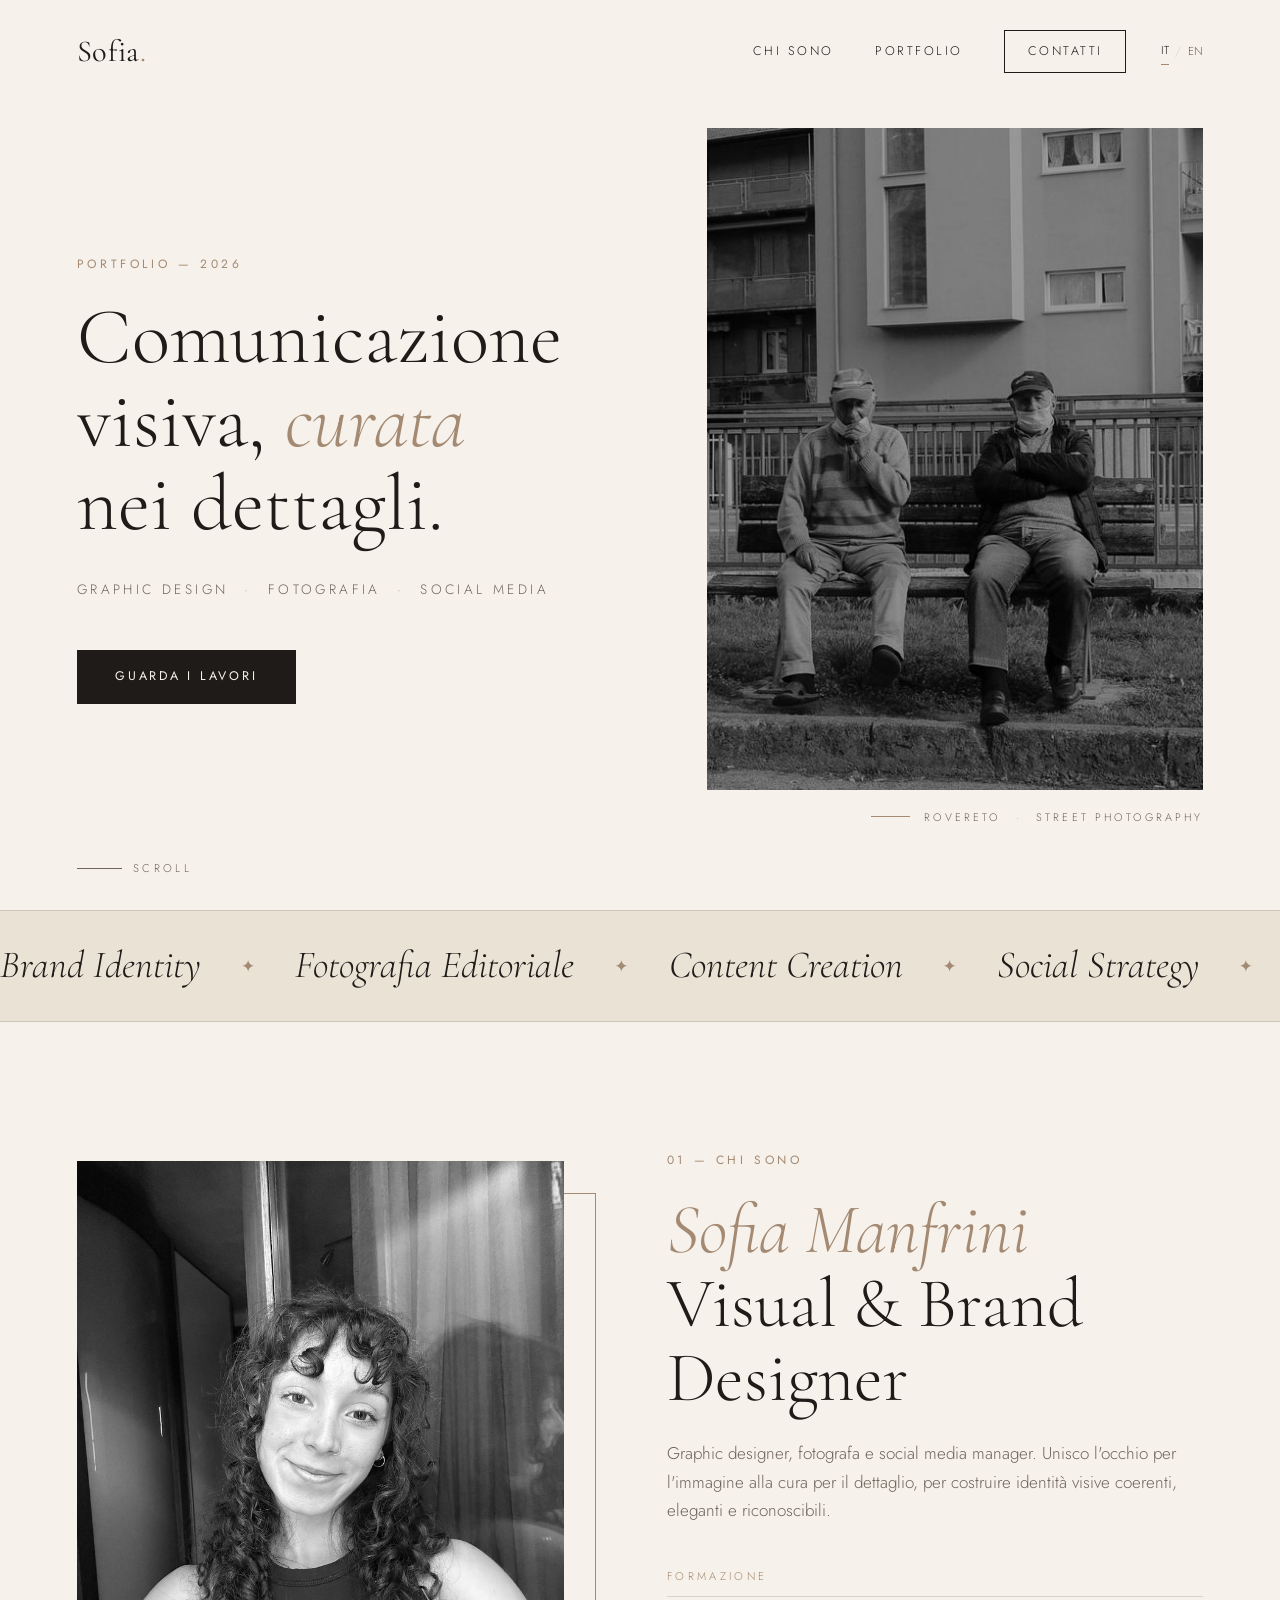
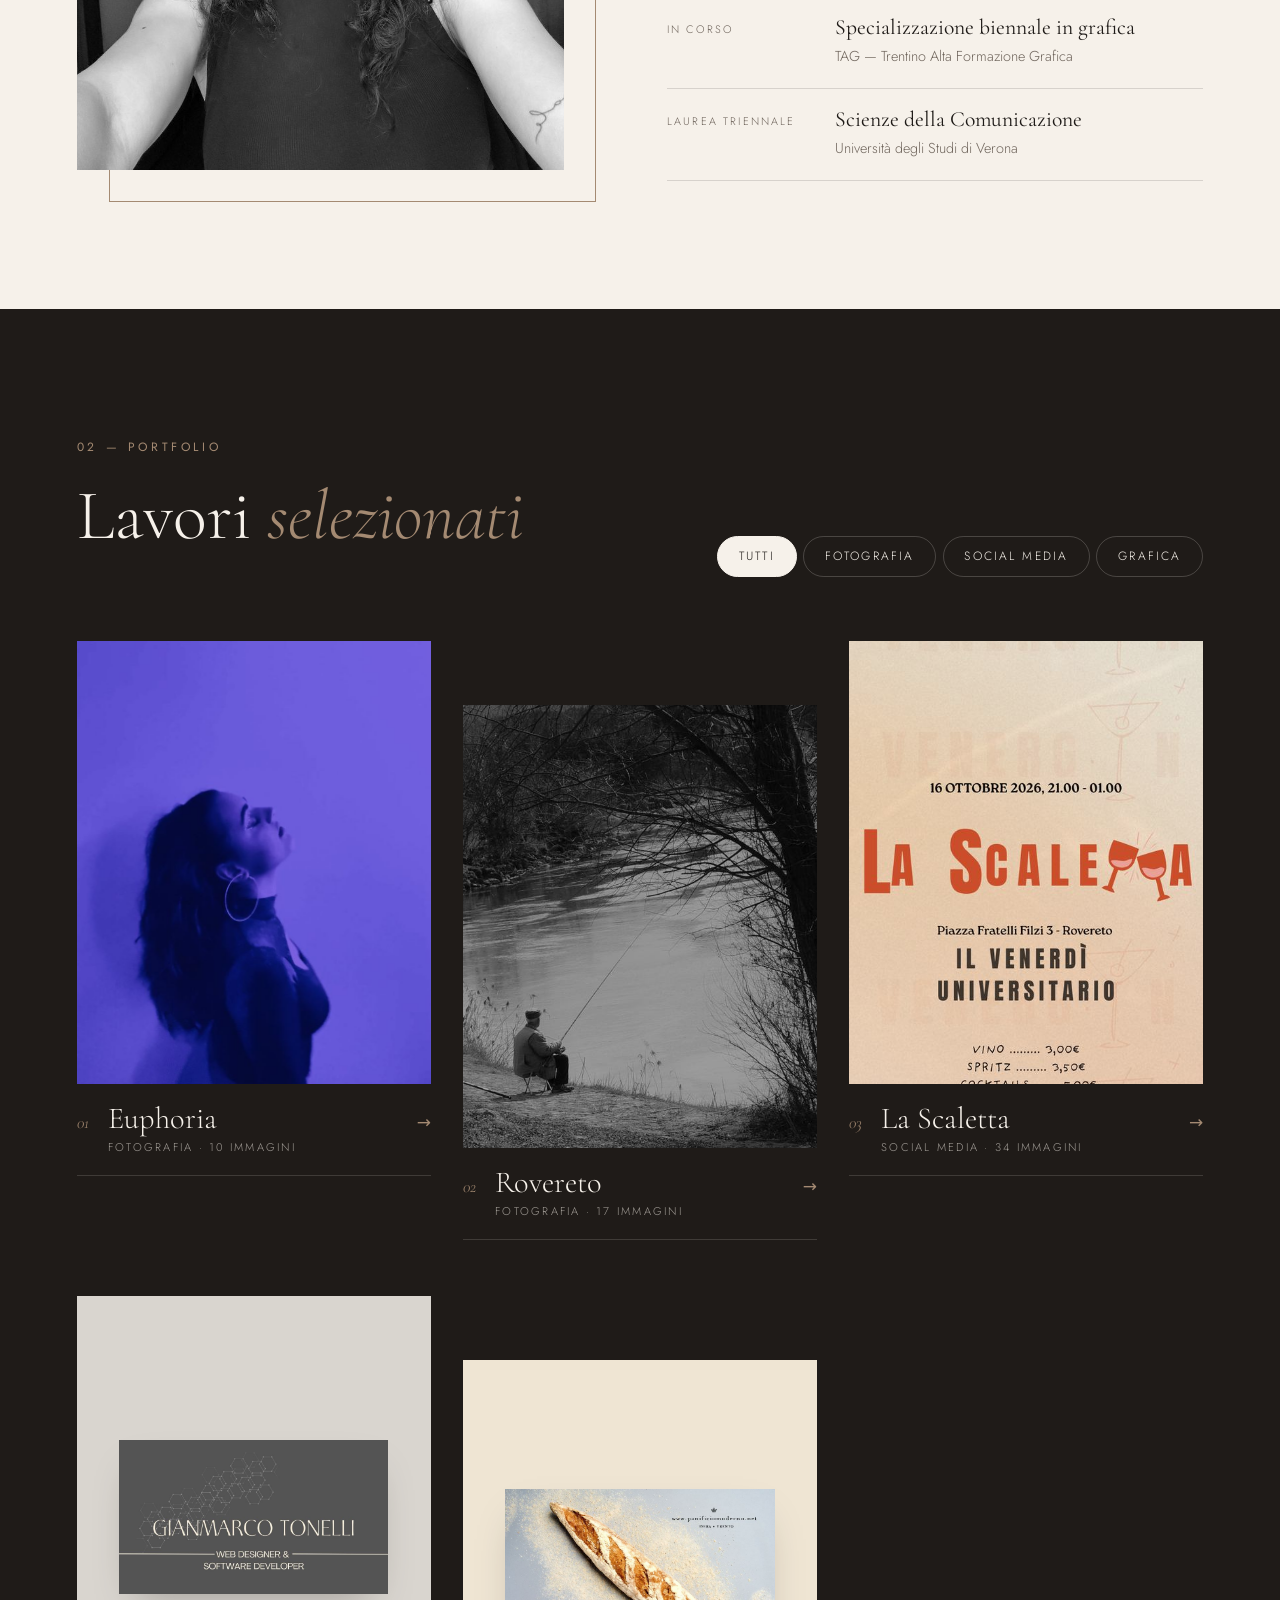
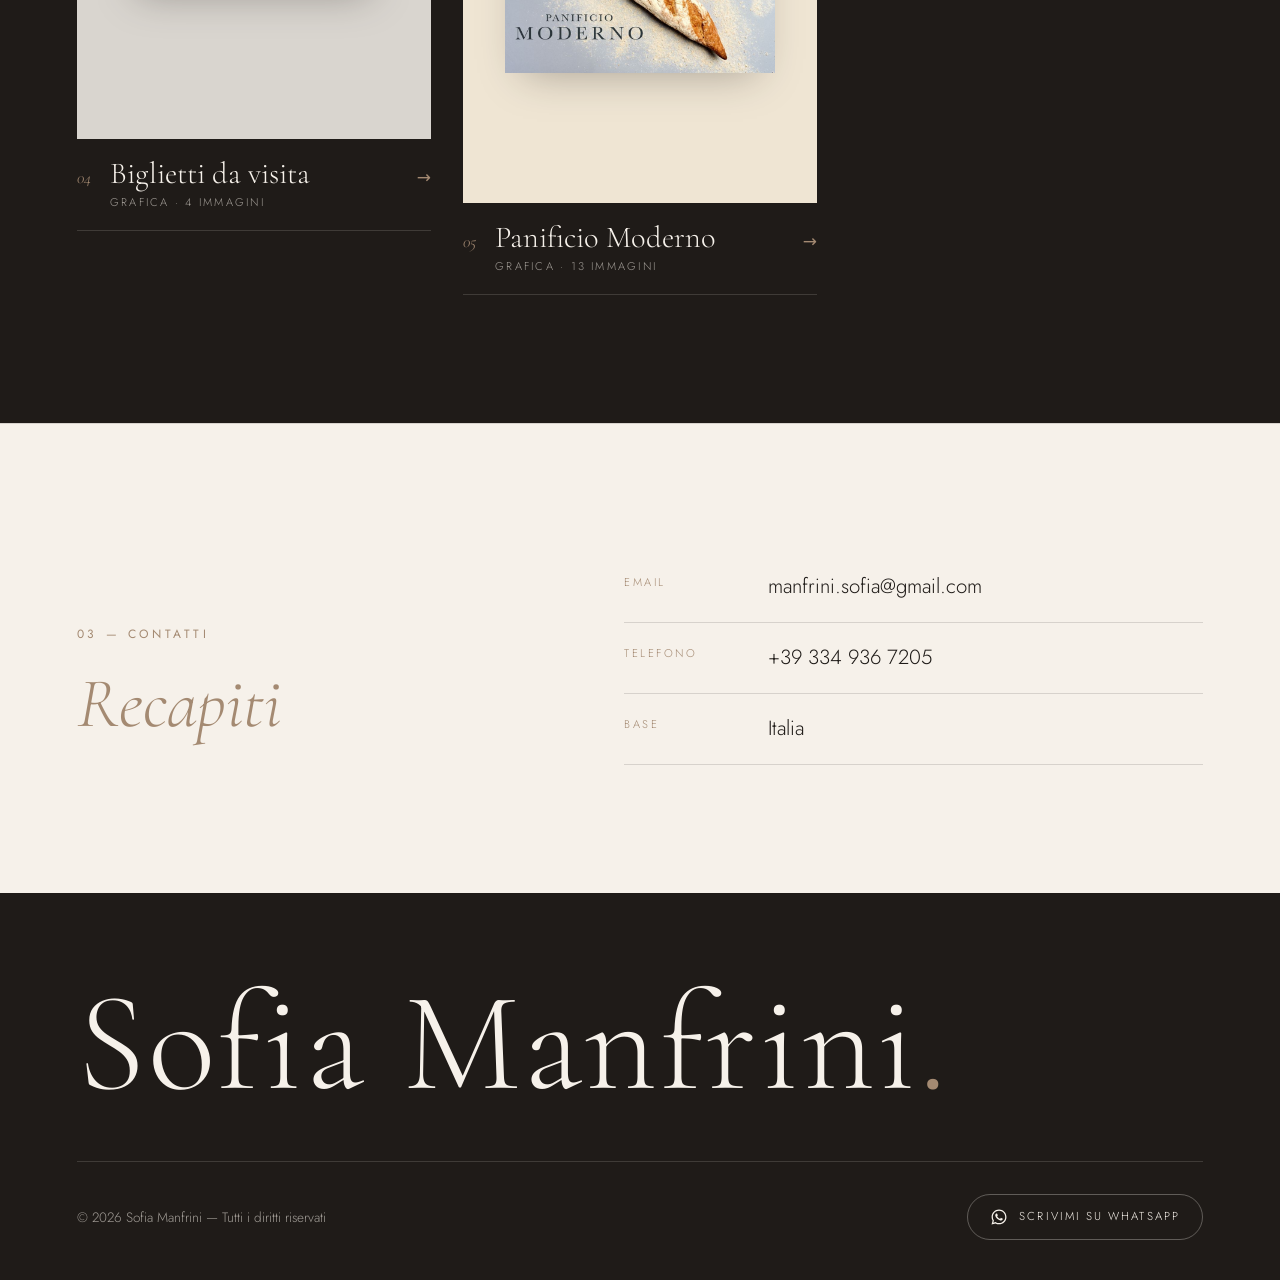
==== index.html @ 4bf0b186 "gg b" ====
<!DOCTYPE html>
<html lang="it">
<head>
  <meta charset="UTF-8">
  <meta name="viewport" content="width=device-width, initial-scale=1.0">
  <title>Sofia Manfrini — Graphic Designer, Fotografa & Social Media Manager</title>
  <meta name="description" content="Portfolio di Sofia Manfrini: graphic design, fotografia e social media management. Immagini e identità visive curate nei dettagli.">
  <link rel="preconnect" href="https://fonts.googleapis.com">
  <link rel="preconnect" href="https://fonts.gstatic.com" crossorigin>
  <link href="https://fonts.googleapis.com/css2?family=Cormorant+Garamond:ital,wght@0,300;0,400;0,500;1,300;1,400&family=Jost:wght@300;400;500&display=swap" rel="stylesheet">
  <link rel="stylesheet" href="styles.css">
</head>
<body>

  <!-- NAV -->
  <header class="nav" id="nav">
    <a href="#top" class="logo">Sofia<span>.</span></a>
    <nav class="nav-links" id="navLinks">
      <a href="#chi-sono" data-i18n="nav.about">Chi sono</a>
      <a href="#portfolio">Portfolio</a>
      <a href="#contatti" class="nav-cta" data-i18n="nav.contact">Contatti</a>
    </nav>
    <div class="lang-switch" id="langSwitch">
      <button data-lang="it" class="active">IT</button><span>/</span><button data-lang="en">EN</button>
    </div>
    <button class="burger" id="burger" aria-label="Menu"><span></span><span></span></button>
  </header>

  <!-- HERO -->
  <section class="hero" id="top">
    <div class="hero-text">
      <p class="eyebrow reveal">Portfolio — 2026</p>
      <h1 class="reveal" data-i18n="hero.title">Comunicazione<br>visiva, <em>curata</em><br>nei dettagli.</h1>
      <p class="hero-roles reveal" data-i18n="hero.roles"><span>Graphic Design</span><i>·</i><span>Fotografia</span><i>·</i><span>Social Media</span></p>
      <div class="hero-actions reveal">
        <a href="#portfolio" class="btn btn-dark" data-i18n="hero.cta">Guarda i lavori</a>
      </div>
    </div>
    <div class="hero-visual">
      <figure class="hero-portrait reveal"><img src="assets/lavori/foto/foto-rovereto/rove17.jpg" srcset="assets/lavori/foto/foto-rovereto/thumb/rove17.jpg 900w, assets/lavori/foto/foto-rovereto/rove17.jpg 1800w" sizes="(max-width: 980px) 92vw, 45vw" alt="Rovereto — street photography" fetchpriority="high"></figure>
      <span class="hero-caption" data-i18n="about.caption">Rovereto <i>·</i> Street photography</span>
    </div>
    <a href="#chi-sono" class="scroll-hint">Scroll</a>
  </section>

  <!-- MARQUEE -->
  <div class="marquee" aria-hidden="true">
    <div class="marquee-track" data-i18n="marquee">
      <span>Brand Identity</span><i>✦</i><span>Fotografia Editoriale</span><i>✦</i><span>Content Creation</span><i>✦</i><span>Social Strategy</span><i>✦</i><span>Art Direction</span><i>✦</i>
      <span>Brand Identity</span><i>✦</i><span>Fotografia Editoriale</span><i>✦</i><span>Content Creation</span><i>✦</i><span>Social Strategy</span><i>✦</i><span>Art Direction</span><i>✦</i>
    </div>
  </div>

  <!-- ABOUT -->
  <section class="about section" id="chi-sono">
    <div class="about-img reveal">
      <img src="assets/sofia-ritratto.jpg" srcset="assets/sofia-ritratto-800.jpg 800w, assets/sofia-ritratto.jpg 1400w" sizes="(max-width: 980px) 90vw, 42vw" alt="Sofia Manfrini" loading="lazy" decoding="async">
    </div>
    <div class="about-text">
      <p class="eyebrow reveal" data-i18n="about.eyebrow">01 — Chi sono</p>
      <h2 class="reveal"><em>Sofia Manfrini</em><br>Visual &amp; Brand Designer</h2>
      <p class="reveal" data-i18n="about.p1">
        Graphic designer, fotografa e social media manager. Unisco l'occhio per l'immagine
        alla cura per il dettaglio, per costruire identità visive coerenti, eleganti e riconoscibili.
      </p>
      <div class="education reveal">
        <p class="education-title" data-i18n="edu.title">Formazione</p>
        <ul>
          <li>
            <span class="edu-when" data-i18n="edu.1when">In corso</span>
            <div><strong data-i18n="edu.1what">Specializzazione biennale in grafica</strong><span>TAG — Trentino Alta Formazione Grafica</span></div>
          </li>
          <li>
            <span class="edu-when" data-i18n="edu.2when">Laurea triennale</span>
            <div><strong data-i18n="edu.2what">Scienze della Comunicazione</strong><span data-i18n="edu.2where">Università degli Studi di Verona</span></div>
          </li>
        </ul>
      </div>
    </div>
  </section>

  <!-- PORTFOLIO -->
  <section class="portfolio section" id="portfolio">
    <div class="section-head split">
      <div>
        <p class="eyebrow reveal">02 — Portfolio</p>
        <h2 class="reveal" data-i18n="portfolio.title">Lavori <em>selezionati</em></h2>
      </div>
      <div class="filters reveal" id="filters">
        <button class="active" data-filter="all" data-i18n="filter.all">Tutti</button>
        <button data-filter="foto" data-i18n="filter.foto">Fotografia</button>
        <button data-filter="social">Social Media</button>
        <button data-filter="grafica" data-i18n="filter.grafica">Grafica</button>
      </div>
    </div>
    <div class="projects" id="projects"></div>
  </section>

  <!-- CONTACT -->
  <section class="contact section" id="contatti">
    <div class="contact-text">
      <p class="eyebrow reveal" data-i18n="contact.eyebrow">03 — Contatti</p>
      <h2 class="reveal" data-i18n="contact.title"><em>Recapiti</em></h2>
    </div>
    <ul class="contact-info reveal">
      <li><span>Email</span><a href="mailto:manfrini.sofia@gmail.com">manfrini.sofia@gmail.com</a></li>
      <li><span data-i18n="contact.phone">Telefono</span><a href="tel:+393349367205">+39 334 936 7205</a></li>
      <li><span data-i18n="contact.base">Base</span><span class="plain" data-i18n="contact.country">Italia</span></li>
    </ul>
  </section>

  <footer class="footer">
    <a href="#top" class="logo big">Sofia Manfrini<span>.</span></a>
    <div class="footer-row">
      <p data-i18n="footer.rights">© 2026 Sofia Manfrini — Tutti i diritti riservati</p>
      <a class="whatsapp" href="https://wa.me/393349367205" target="_blank" rel="noopener">
        <svg viewBox="0 0 24 24" aria-hidden="true"><path fill="currentColor" d="M12.04 2C6.58 2 2.13 6.45 2.13 11.91c0 1.75.46 3.45 1.32 4.95L2.05 22l5.25-1.38a9.9 9.9 0 0 0 4.74 1.21c5.46 0 9.91-4.45 9.91-9.91C21.95 6.45 17.5 2 12.04 2Zm0 18.15a8.2 8.2 0 0 1-4.2-1.15l-.3-.18-3.12.82.83-3.04-.2-.31a8.2 8.2 0 0 1-1.26-4.38c0-4.54 3.7-8.24 8.25-8.24 4.54 0 8.24 3.7 8.24 8.24 0 4.55-3.7 8.24-8.24 8.24Zm4.52-6.17c-.25-.12-1.47-.72-1.69-.81-.23-.08-.39-.12-.56.13-.16.25-.64.81-.79.97-.14.17-.29.19-.54.06-.25-.12-1.05-.39-1.99-1.23-.74-.66-1.23-1.47-1.38-1.72-.14-.25-.02-.38.11-.51.11-.11.25-.29.37-.43.13-.15.17-.25.25-.42.08-.16.04-.31-.02-.43-.06-.12-.56-1.34-.76-1.84-.2-.48-.41-.42-.56-.43h-.48c-.17 0-.43.06-.66.31-.22.25-.86.85-.86 2.07 0 1.22.89 2.4 1.01 2.56.12.17 1.75 2.67 4.23 3.74.59.26 1.05.41 1.41.52.59.19 1.13.16 1.56.1.48-.07 1.47-.6 1.67-1.18.21-.58.21-1.07.14-1.18-.06-.1-.22-.16-.47-.29Z"/></svg>
        <span data-i18n="footer.whatsapp">Scrivimi su WhatsApp</span>
      </a>
    </div>
  </footer>

  <!-- PROJECT VIEW -->
  <div class="project-view" id="projectView" aria-hidden="true">
    <div class="pv-bar">
      <button class="pv-back" id="pvBack" data-i18n="pv.back">← Tutti i lavori</button>
      <span class="pv-count" id="pvCount"></span>
    </div>
    <div class="pv-head">
      <p class="eyebrow" id="pvCat"></p>
      <h2 id="pvTitle"></h2>
      <p class="pv-desc" id="pvDesc"></p>
      <div class="pv-links" id="pvLinks"></div>
    </div>
    <div class="pv-gallery" id="pvGallery"></div>
    <div class="pv-next" id="pvNext"></div>
  </div>

  <!-- LIGHTBOX -->
  <div class="lightbox" id="lightbox" aria-hidden="true">
    <button class="lb-close" id="lbClose" aria-label="Chiudi">×</button>
    <button class="lb-nav lb-prev" id="lbPrev" aria-label="Precedente">‹</button>
    <img src="" alt="" id="lbImg">
    <button class="lb-nav lb-next" id="lbNext" aria-label="Successiva">›</button>
    <p class="lb-counter" id="lbCounter"></p>
  </div>

  <script src="lavori.js"></script>
  <script src="i18n.js"></script>
  <script src="script.js"></script>
</body>
</html>
---- styles.css ----
:root {
  --cream: #f6f1ea;
  --sand: #ebe2d6;
  --taupe: #a48a72;
  --ink: #1f1b18;
  --muted: #6f655c;
  --line: rgba(31, 27, 24, .14);
  --serif: 'Cormorant Garamond', Georgia, serif;
  --sans: 'Jost', system-ui, sans-serif;
  --ease: cubic-bezier(.2, .7, .1, 1);
}

* { margin: 0; padding: 0; box-sizing: border-box; }
html { scroll-behavior: smooth; }
body {
  background: var(--cream);
  color: var(--ink);
  font-family: var(--sans);
  font-weight: 300;
  font-size: 17px;
  line-height: 1.7;
  overflow-x: hidden;
}
img { display: block; width: 100%; height: 100%; object-fit: cover; }
a { color: inherit; text-decoration: none; }
button { font: inherit; cursor: pointer; background: none; border: 0; color: inherit; }
em { font-style: italic; color: var(--taupe); font-weight: 300; }

h1, h2, h3, h4 { font-family: var(--serif); font-weight: 300; line-height: 1.05; }
h2 { font-size: clamp(2.6rem, 5.5vw, 4.6rem); margin-bottom: 1.5rem; }

.section { padding: clamp(5rem, 10vw, 9rem) clamp(1.25rem, 6vw, 6rem); }
.eyebrow {
  font-size: .75rem; letter-spacing: .3em; text-transform: uppercase;
  color: var(--taupe); margin-bottom: 1.4rem; font-weight: 400;
}
.center { text-align: center; }

/* Buttons */
.btn {
  display: inline-block; padding: 1.05rem 2.4rem; font-size: .78rem;
  letter-spacing: .22em; text-transform: uppercase; font-weight: 400;
  transition: background .4s var(--ease), color .4s var(--ease);
}
.btn-dark { background: var(--ink); color: var(--cream); }
.btn-dark:hover { background: var(--taupe); }
.link-line {
  font-size: .78rem; letter-spacing: .22em; text-transform: uppercase;
  position: relative; padding-bottom: 4px;
}
.link-line::after {
  content: ''; position: absolute; left: 0; bottom: 0; width: 100%; height: 1px;
  background: currentColor; transform-origin: right; transition: transform .5s var(--ease);
}
.link-line:hover::after { transform: scaleX(0); }

/* NAV */
.nav {
  position: fixed; inset: 0 0 auto; z-index: 50;
  display: flex; justify-content: space-between; align-items: center;
  padding: 1.6rem clamp(1.25rem, 6vw, 6rem);
  transition: padding .4s var(--ease), background .4s, box-shadow .4s;
}
.nav.scrolled { padding-block: 1rem; background: rgba(246, 241, 234, .9); backdrop-filter: blur(12px); box-shadow: 0 1px 0 var(--line); }
.logo { font-family: var(--serif); font-size: 1.9rem; font-weight: 400; letter-spacing: .02em; }
.logo span { color: var(--taupe); }
.nav-links { display: flex; gap: 2.6rem; align-items: center; }
.nav-links a { font-size: .78rem; letter-spacing: .2em; text-transform: uppercase; position: relative; }
.nav-links a:not(.nav-cta)::after {
  content: ''; position: absolute; left: 0; bottom: -4px; width: 100%; height: 1px;
  background: var(--taupe); transform: scaleX(0); transform-origin: left; transition: transform .4s var(--ease);
}
.nav-links a:hover::after { transform: scaleX(1); }
.nav-cta { border: 1px solid var(--ink); padding: .6rem 1.4rem; transition: .3s; }
.nav-cta:hover { background: var(--ink); color: var(--cream); }
.lang-switch { display: flex; align-items: center; gap: .35rem; font-size: .72rem; letter-spacing: .15em; margin-left: 2.2rem; }
.lang-switch span { color: var(--line); }
.lang-switch button { color: var(--muted); padding: .2rem 0; transition: color .3s; }
.lang-switch button.active { color: var(--ink); border-bottom: 1px solid var(--taupe); }
.lang-switch button:hover { color: var(--taupe); }
.nav-links { margin-left: auto; }
.burger { display: none; width: 32px; height: 20px; position: relative; z-index: 60; }
.burger span { position: absolute; left: 0; width: 100%; height: 1px; background: var(--ink); transition: .4s var(--ease); }
.burger span:first-child { top: 5px; }
.burger span:last-child { bottom: 5px; }
.burger.open span:first-child { top: 9px; transform: rotate(45deg); }
.burger.open span:last-child { bottom: 10px; transform: rotate(-45deg); }

/* HERO */
.hero {
  min-height: 100vh; min-height: 100svh; display: grid; grid-template-columns: 1.05fr 1fr; gap: clamp(2.5rem, 4vw, 4rem);
  align-items: center; padding: 8rem clamp(1.25rem, 6vw, 6rem) 5rem; position: relative;
}
.hero h1 { font-size: clamp(2.7rem, 6.2vw, 7rem); margin-bottom: 2rem; }
.hero-roles { font-size: .85rem; letter-spacing: .25em; text-transform: uppercase; color: var(--muted); margin-bottom: 3rem; }
.hero-roles { display: flex; flex-wrap: wrap; align-items: center; gap: .3rem 1rem; }
.hero-roles span { white-space: nowrap; }
.hero-roles i { color: var(--taupe); font-style: normal; }
.hero-actions { display: flex; align-items: center; gap: 2.4rem; flex-wrap: wrap; }
.hero-visual { position: relative; height: min(78vh, 720px); display: flex; flex-direction: column; align-items: flex-end; }
.hero-portrait { height: calc(100% - 2.5rem); aspect-ratio: 3/4; max-width: 100%; overflow: hidden; }
.hero-portrait img { object-position: center center; transition: transform 1.6s var(--ease); }
.hero-caption {
  display: flex; align-items: center; gap: .9rem; margin-top: 1.1rem;
  font-size: .68rem; letter-spacing: .28em; text-transform: uppercase; color: var(--muted);
}
.hero-caption::before { content: ''; width: 2.4rem; height: 1px; background: var(--taupe); }
.hero-caption i { font-style: normal; color: var(--taupe); }
.scroll-hint {
  position: absolute; bottom: 2rem; left: clamp(1.25rem, 6vw, 6rem);
  font-size: .7rem; letter-spacing: .3em; text-transform: uppercase; color: var(--muted);
  padding-left: 3.5rem;
}
.scroll-hint::before { content: ''; position: absolute; left: 0; top: 50%; width: 2.8rem; height: 1px; background: var(--muted); animation: line 2.4s var(--ease) infinite; transform-origin: left; }
@keyframes line { 0% { transform: scaleX(0); } 50% { transform: scaleX(1); } 100% { transform: scaleX(1); opacity: 0; } }

/* MARQUEE */
.marquee { border-block: 1px solid var(--line); overflow: hidden; padding: 1.4rem 0; background: var(--sand); }
.marquee-track { display: flex; gap: 2.5rem; width: max-content; animation: marquee 32s linear infinite; align-items: center; }
.marquee span { font-family: var(--serif); font-size: clamp(1.6rem, 3vw, 2.4rem); font-style: italic; white-space: nowrap; }
.marquee i { color: var(--taupe); font-style: normal; }
@keyframes marquee { to { transform: translateX(-50%); } }

/* ABOUT */
.about { display: grid; grid-template-columns: 1fr 1.1fr; gap: clamp(3rem, 8vw, 8rem); align-items: center; }
.about-img { position: relative; aspect-ratio: 4/5; }
.about-img::before { content: ''; position: absolute; inset: 2rem -2rem -2rem 2rem; border: 1px solid var(--taupe); z-index: -1; }
.education { margin-top: 2.6rem; max-width: 34rem; }
.education-title { font-size: .7rem; letter-spacing: .3em; text-transform: uppercase; color: var(--taupe); margin-bottom: .6rem; }
.education ul { list-style: none; }
.education li { display: grid; grid-template-columns: 9rem 1fr; gap: 1.5rem; padding: 1.1rem 0; border-top: 1px solid var(--line); }
.education li:last-child { border-bottom: 1px solid var(--line); }
.edu-when { font-size: .68rem; letter-spacing: .2em; text-transform: uppercase; color: var(--muted); padding-top: .35rem; }
.education strong { display: block; font-family: var(--serif); font-weight: 400; font-size: 1.35rem; line-height: 1.25; }
.education li span:not(.edu-when) { font-size: .9rem; color: var(--muted); }
.about-text p:not(.eyebrow):not(.education-title) { color: var(--muted); margin-bottom: 1.2rem; max-width: 34rem; }

.section-head { margin-bottom: 4rem; }
.section-head.split { display: flex; justify-content: space-between; align-items: flex-end; gap: 2rem; flex-wrap: wrap; }

/* PORTFOLIO — sezione in contrasto (fondo scuro) */
.portfolio { background: var(--ink); color: var(--cream); }
.portfolio .filters button { border-color: rgba(246, 241, 234, .2); }
.portfolio .filters button:hover { border-color: var(--cream); }
.portfolio .filters button.active { background: var(--cream); color: var(--ink); border-color: var(--cream); }
.portfolio .project-meta { border-bottom-color: rgba(246, 241, 234, .15); }
.portfolio .project-meta p { color: rgba(246, 241, 234, .6); }
.filters { display: flex; gap: .4rem; flex-wrap: wrap; }
.filters button {
  font-size: .75rem; letter-spacing: .18em; text-transform: uppercase;
  padding: .6rem 1.3rem; border: 1px solid var(--line); border-radius: 99px; transition: .3s;
}
.filters button:hover { border-color: var(--ink); }
.filters button.active { background: var(--ink); color: var(--cream); border-color: var(--ink); }

/* CONTACT */
.contact { display: grid; grid-template-columns: 1fr 1.3fr; gap: clamp(2rem, 8vw, 8rem); align-items: end; border-top: 1px solid var(--line); }
.contact-info { list-style: none; font-size: clamp(1.05rem, 1.6vw, 1.3rem); }
.contact-info li { padding: 1.1rem 0; border-bottom: 1px solid var(--line); display: flex; gap: 2rem; }
.contact-info span { width: 7rem; font-size: .7rem; letter-spacing: .22em; text-transform: uppercase; color: var(--taupe); padding-top: .25rem; flex-shrink: 0; }
.contact-info a:hover { color: var(--taupe); }
.contact-info .plain { width: auto; font-size: inherit; letter-spacing: 0; text-transform: none; color: inherit; padding: 0; }

/* FOOTER */
.footer { background: var(--ink); color: var(--cream); padding: 5rem clamp(1.25rem, 6vw, 6rem) 2.5rem; }
.logo.big { font-size: clamp(3.2rem, 11vw, 10rem); display: block; line-height: 1; margin-bottom: 3rem; font-weight: 300; }
.footer-row { display: flex; justify-content: space-between; gap: 1.5rem; flex-wrap: wrap; padding-top: 2rem; border-top: 1px solid rgba(246, 241, 234, .15); font-size: .85rem; color: rgba(246, 241, 234, .6); }

.whatsapp {
  display: inline-flex; align-items: center; gap: .7rem; padding: .75rem 1.4rem;
  border: 1px solid rgba(246, 241, 234, .3); border-radius: 99px; color: var(--cream);
  font-size: .72rem; letter-spacing: .18em; text-transform: uppercase;
  transition: background .3s, color .3s, border-color .3s;
}
.whatsapp svg { width: 18px; height: 18px; flex-shrink: 0; }
.whatsapp:hover { background: var(--cream); color: var(--ink); border-color: var(--cream); }
.footer-row { align-items: center; }

/* PROJECT CARDS */
.projects { display: grid; grid-template-columns: repeat(3, 1fr); gap: 3.5rem 2rem; }
.project { display: block; }
.project.hide { display: none; }
.project:nth-child(3n+2) { margin-top: 4rem; }
.project-img { aspect-ratio: 4/5; overflow: hidden; background: var(--sand); }
.project-img img { transition: transform 1.4s var(--ease), filter .6s; filter: saturate(.9); }
.project-img.contain { padding: 12%; display: grid; place-items: center; }
.project-img.contain img { height: auto; max-height: 100%; object-fit: contain; box-shadow: 0 18px 40px -18px rgba(31, 27, 24, .35); }
.project-meta { display: grid; grid-template-columns: auto 1fr auto; gap: 1.2rem; align-items: baseline; padding-top: 1.2rem; border-bottom: 1px solid var(--line); padding-bottom: 1.1rem; }
.project-num { font-family: var(--serif); font-style: italic; color: var(--taupe); }
.project h3 { font-size: 1.9rem; margin-bottom: .2rem; }
.project-meta p { font-size: .7rem; letter-spacing: .2em; text-transform: uppercase; color: var(--muted); }
.project-arrow { transition: transform .5s var(--ease); color: var(--taupe); }
.project:hover .project-arrow { transform: translateX(6px); }

/* Effetti al passaggio del mouse solo su dispositivi con puntatore */
@media (hover: hover) {
  .project:hover .project-img img { transform: scale(1.05); filter: saturate(1); }
  .hero-portrait:hover img { transform: scale(1.03); }
  .pv-gallery figure:hover img { transform: scale(1.03); }
}

/* PROJECT VIEW — colori dal tema del lavoro */
.project-view {
  --pv-bg: var(--cream); --pv-fg: var(--ink); --pv-accent: var(--taupe);
  --pv-muted: color-mix(in srgb, var(--pv-fg) 68%, var(--pv-bg));
  --pv-line: color-mix(in srgb, var(--pv-fg) 16%, transparent);
  position: fixed; inset: 0; z-index: 80; overflow-y: auto;
  background: var(--pv-bg); color: var(--pv-fg);
  opacity: 0; visibility: hidden; transform: translateY(24px);
  transition: opacity .5s var(--ease), transform .6s var(--ease), visibility 0s .6s, background-color .6s, color .6s;
}
.project-view.open { opacity: 1; visibility: visible; transform: none; transition: opacity .5s var(--ease), transform .6s var(--ease), background-color .6s, color .6s; }
.pv-bar {
  position: sticky; top: 0; z-index: 2; display: flex; justify-content: space-between; align-items: center;
  padding: 1.2rem clamp(1.25rem, 6vw, 6rem); backdrop-filter: blur(12px);
  background: color-mix(in srgb, var(--pv-bg) 90%, transparent);
  border-bottom: 1px solid var(--pv-line);
}
.pv-back, .pv-count { font-size: .75rem; letter-spacing: .2em; text-transform: uppercase; }
.pv-back:hover { color: var(--pv-accent); }
.pv-count { color: var(--pv-muted); }
.pv-head { padding: clamp(3rem, 7vw, 6rem) clamp(1.25rem, 6vw, 6rem) 3rem; max-width: 60rem; }
.project-view .eyebrow { color: var(--pv-accent); }
.pv-head h2 { font-size: clamp(3rem, 7vw, 6rem); }
.pv-desc { color: var(--pv-muted); max-width: 40rem; }
.pv-links { display: flex; flex-wrap: wrap; gap: 1rem 2.4rem; margin-top: 1.8rem; }
.pv-links:empty { display: none; }
.pv-links a::after { background: var(--pv-accent); }
.pv-gallery { display: flex; gap: 1.2rem; align-items: flex-start; padding: 0 clamp(1.25rem, 6vw, 6rem); }
.pv-col { flex: 1; min-width: 0; display: flex; flex-direction: column; gap: 1.2rem; }
.pv-gallery figure { overflow: hidden; cursor: zoom-in; background: color-mix(in srgb, var(--pv-fg) 8%, var(--pv-bg)); }
.project-view.dark .pv-gallery figure { box-shadow: 0 20px 40px -24px rgba(0, 0, 0, .6); }
.pv-gallery img { opacity: 0; transition: opacity .8s var(--ease), transform 1.2s var(--ease); }
.pv-gallery img.loaded { opacity: 1; }
.pv-gallery.single { max-width: 72rem; margin: 0 auto; }
.pv-next { padding: 5rem clamp(1.25rem, 6vw, 6rem) 6rem; text-align: right; }
.pv-next a { display: inline-block; }
.pv-next strong { display: block; font-family: var(--serif); font-weight: 300; font-size: clamp(2.2rem, 5vw, 4rem); line-height: 1.1; transition: color .3s; }
.pv-next a:hover strong { color: var(--pv-accent); }

/* LIGHTBOX */
.lightbox {
  position: fixed; inset: 0; z-index: 100; background: rgba(24, 21, 19, .96);
  display: flex; align-items: center; justify-content: center;
  opacity: 0; pointer-events: none; transition: opacity .4s; padding: 4rem 5rem;
}
.lightbox.open { opacity: 1; pointer-events: auto; }
.lightbox img { max-width: 100%; max-height: 100%; width: auto; height: auto; object-fit: contain; user-select: none; }
.lb-close { position: absolute; top: 1rem; right: 1.6rem; color: var(--cream); font-size: 2.6rem; font-weight: 200; line-height: 1; }
.lb-nav { position: absolute; top: 50%; transform: translateY(-50%); color: var(--cream); font-size: 3rem; font-weight: 200; padding: 1rem; opacity: .7; transition: opacity .3s; }
.lb-nav:hover { opacity: 1; }
.lb-prev { left: 1rem; }
.lb-next { right: 1rem; }
.lb-counter { position: absolute; bottom: 1.2rem; left: 0; right: 0; text-align: center; color: rgba(246, 241, 234, .7); font-size: .75rem; letter-spacing: .25em; }

/* REVEAL */
.reveal { opacity: 0; transform: translateY(30px); transition: opacity 1s var(--ease), transform 1s var(--ease); }
.reveal.in { opacity: 1; transform: none; }

/* RESPONSIVE */
@media (max-width: 1100px) {
  .projects { gap: 3rem 1.4rem; }
  .project h3 { font-size: 1.6rem; }
}
@media (max-width: 980px) {
  .hero, .about, .contact { grid-template-columns: 1fr; }
  .hero { min-height: auto; padding-top: 7.5rem; gap: 2.5rem; }
  .hero h1 { font-size: clamp(2.7rem, 9vw, 5.4rem); }
  .about-img { max-width: 520px; width: 100%; }
  .section-head { margin-bottom: 3rem; }
  .hero-visual { height: auto; }
  .hero-portrait { width: 100%; height: auto; aspect-ratio: 4/3; }
  .scroll-hint { display: none; }
  .projects { grid-template-columns: 1fr 1fr; }
  .project:nth-child(3n+2) { margin-top: 0; }
  .project:nth-child(even) { margin-top: 3rem; }
}
@media (max-width: 760px) {
  .burger { display: block; }
  .lang-switch { margin-left: auto; margin-right: 1.4rem; position: relative; z-index: 60; }
  .nav-links {
    position: fixed; inset: 0; background: var(--cream); flex-direction: column; justify-content: center;
    gap: 2rem; opacity: 0; pointer-events: none; transition: opacity .4s;
  }
  .nav-links.open { opacity: 1; pointer-events: auto; }
  .nav-links a { font-family: var(--serif); font-size: 2.2rem; text-transform: none; letter-spacing: 0; }
  .nav-cta { border: 0; padding: 0; }
  .about-img::before { inset: 1rem -1rem -1rem 1rem; }
  .about-img { margin-bottom: 1.5rem; }
  .education li { grid-template-columns: 1fr; gap: .2rem; }
  .hero-caption { font-size: .62rem; }
  .contact-info li { flex-direction: column; gap: .2rem; }
  .lightbox { padding: 3.5rem .5rem; }
  .lb-nav { font-size: 2.2rem; padding: .5rem; }
  .pv-gallery, .pv-col { gap: .6rem; }
  .pv-head { padding-bottom: 2rem; }
  .pv-next { padding: 3.5rem 1.25rem 4rem; }
  .hero-roles { letter-spacing: .18em; font-size: .78rem; }
  .footer-row { flex-direction: column-reverse; align-items: flex-start; }
}
@media (max-width: 600px) {
  .projects { grid-template-columns: 1fr; gap: 2.8rem; }
  .project:nth-child(even) { margin-top: 0; }
  .filters { width: 100%; }
  .filters button { padding: .55rem 1rem; font-size: .68rem; }
  .lb-nav { top: auto; bottom: .4rem; transform: none; }
  .lb-counter { bottom: 1.3rem; }
  .hero-roles i { display: none; }
  .hero-roles { gap: .35rem 1.4rem; }
}
@media (prefers-reduced-motion: reduce) {
  *, *::before, *::after { animation: none !important; transition: none !important; }
  .reveal { opacity: 1; transform: none; }
}
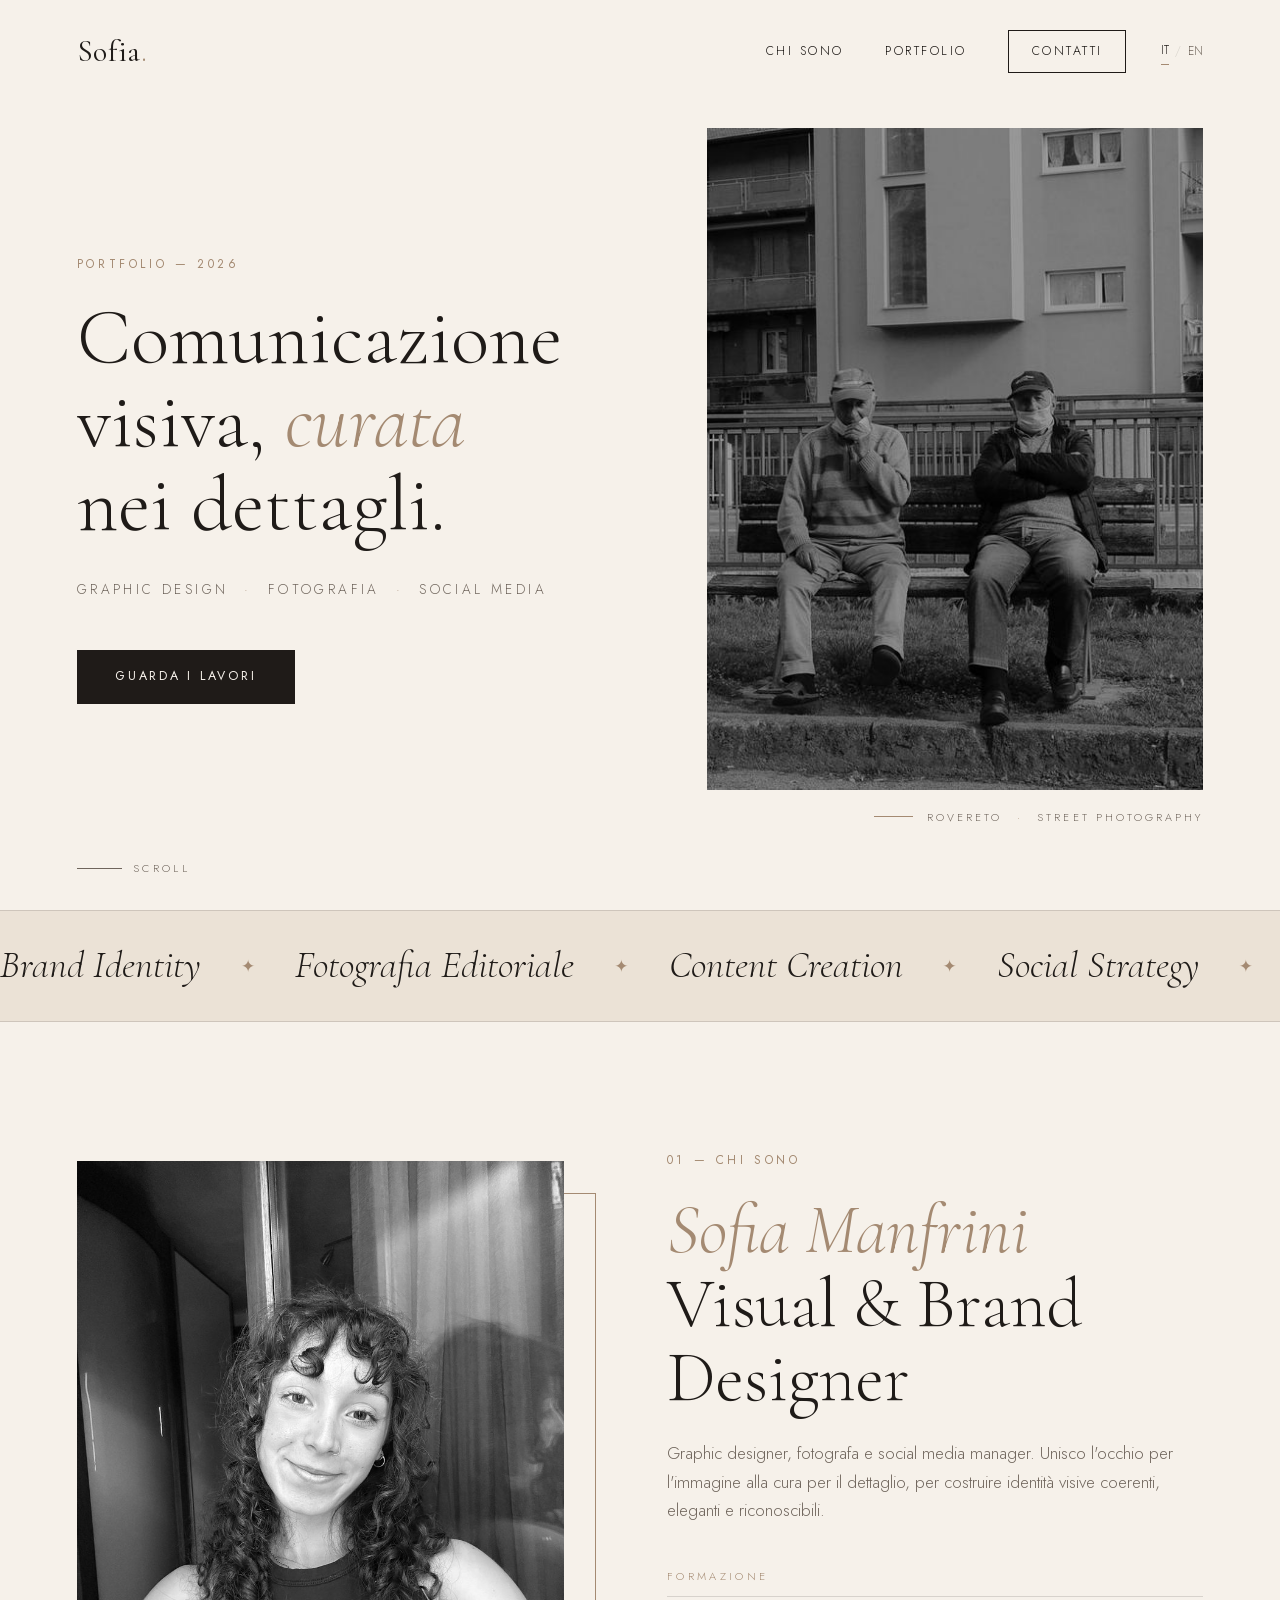
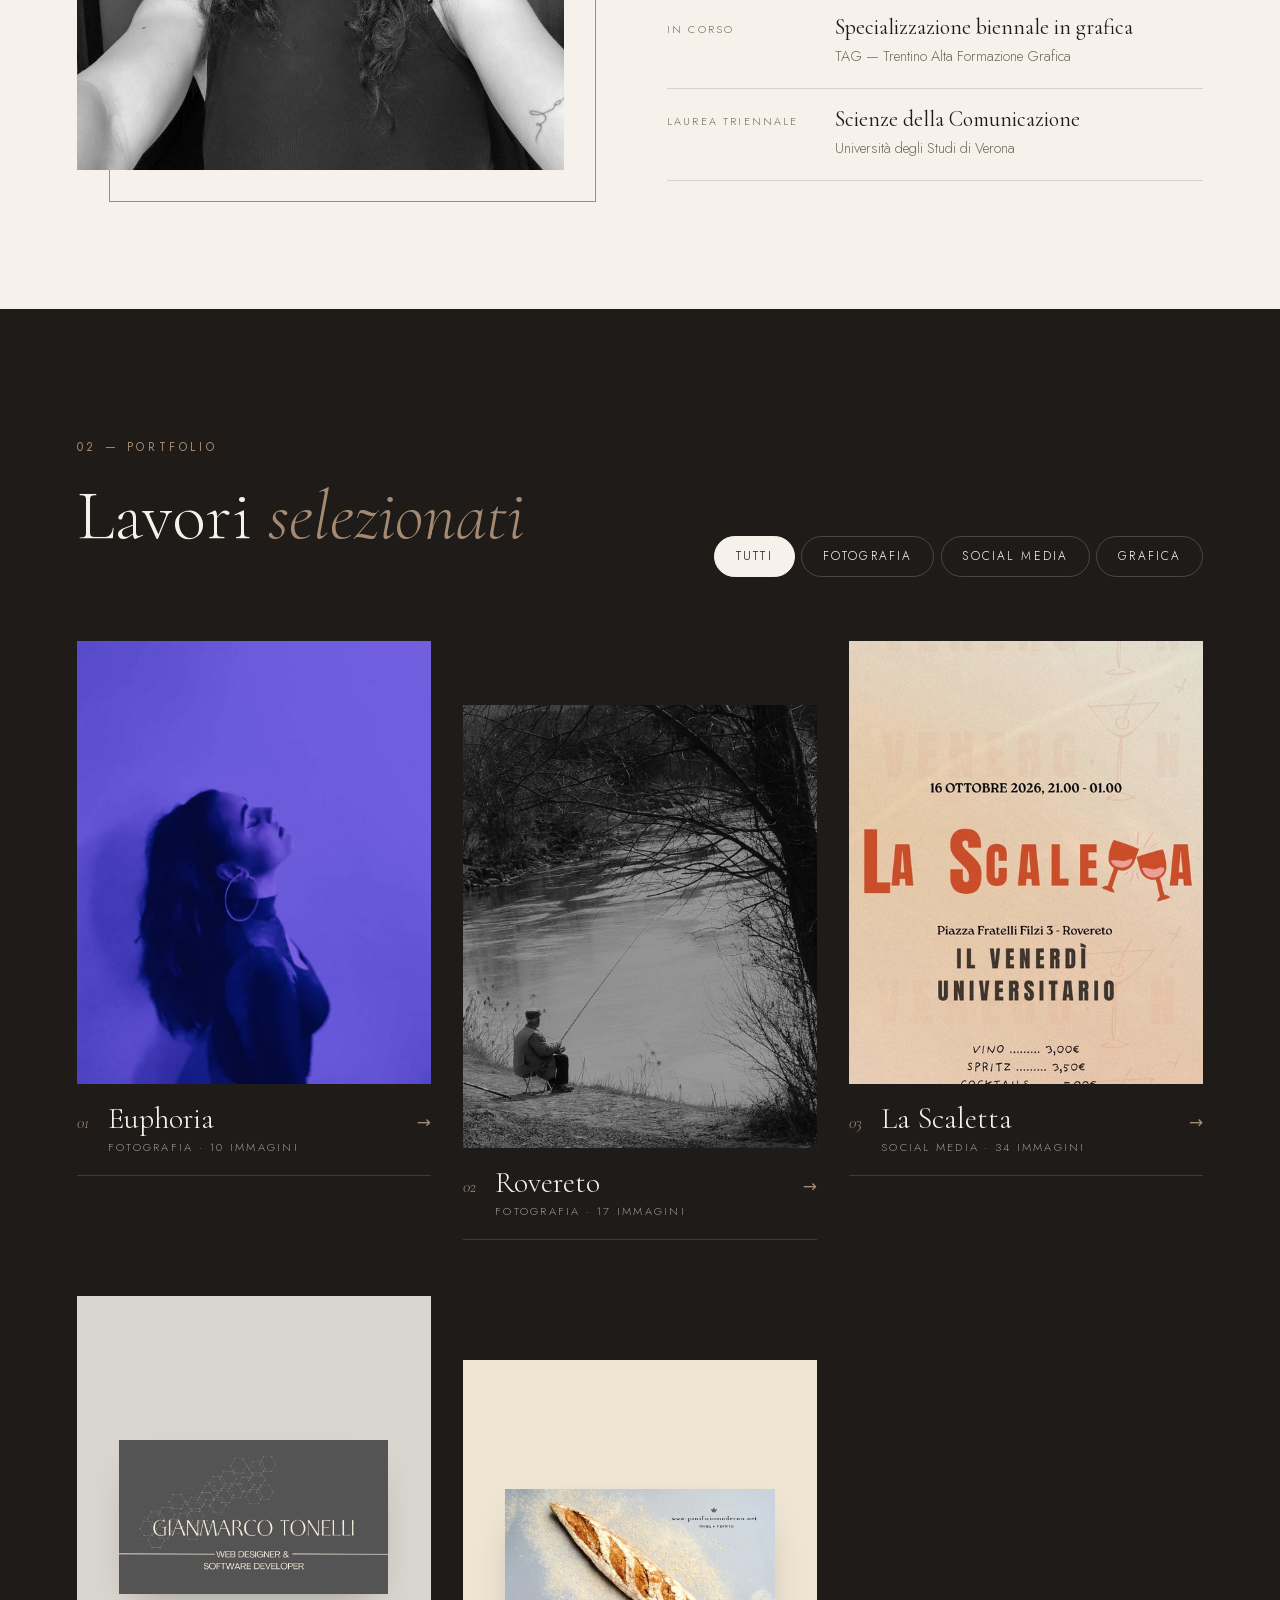
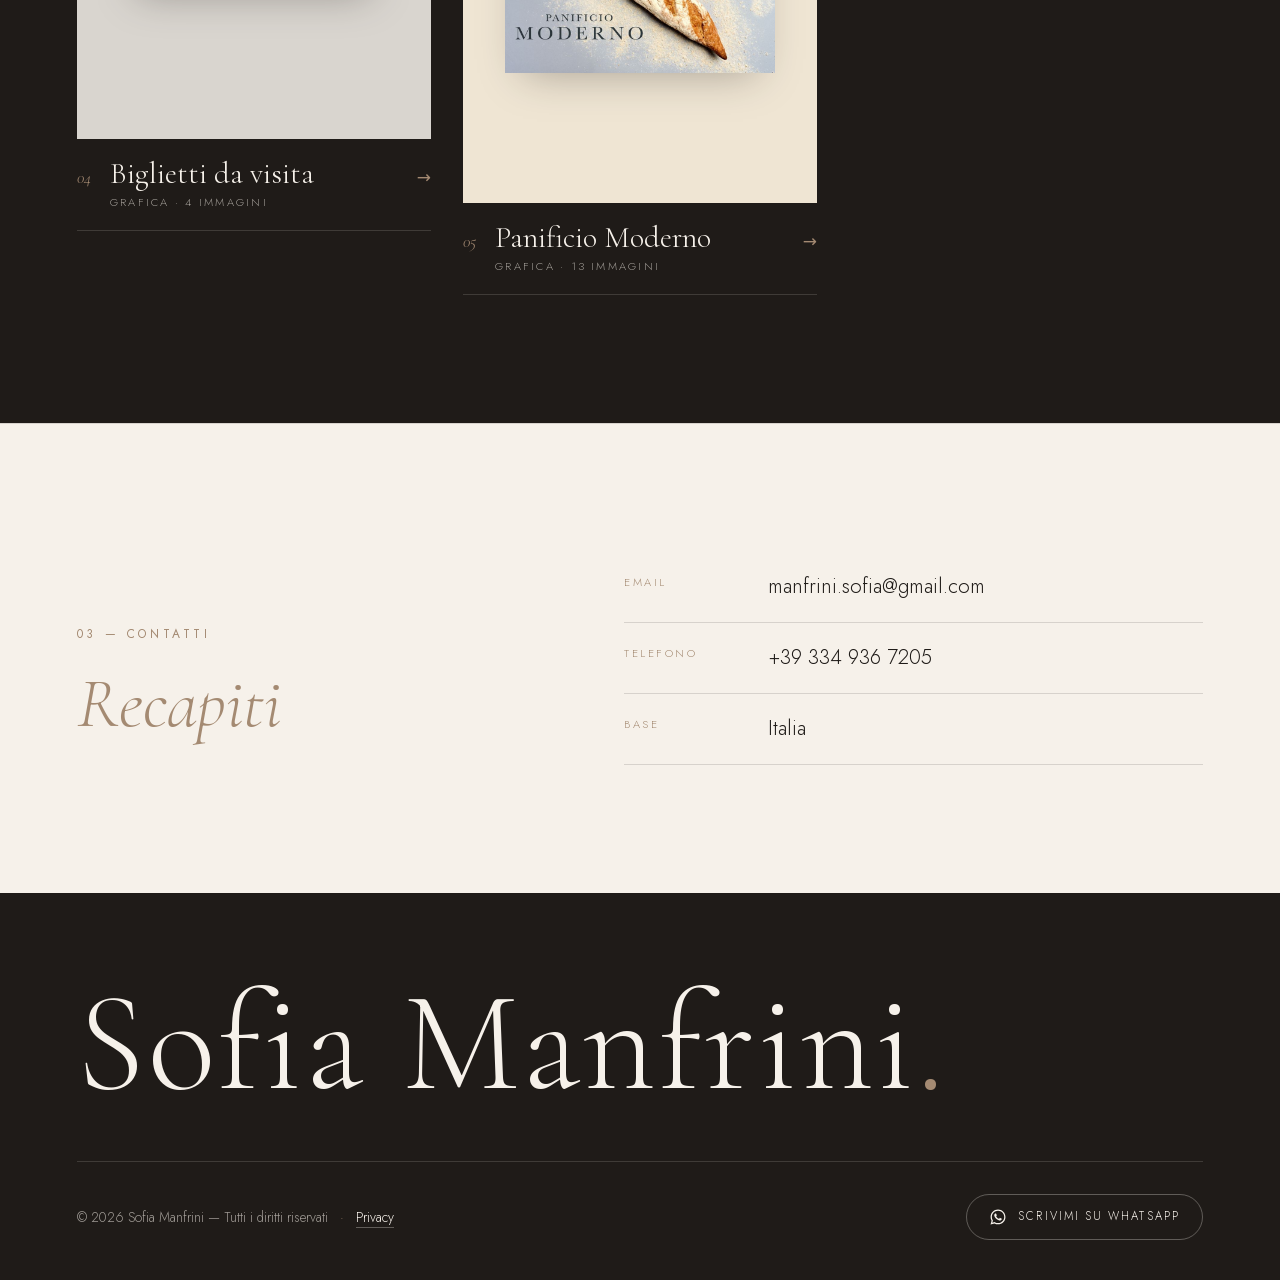
==== commit d060c604: "fhfh dd" ====
--- a/index.html
+++ b/index.html
@@ -5,9 +5,9 @@
   <meta name="viewport" content="width=device-width, initial-scale=1.0">
   <title>Sofia Manfrini — Graphic Designer, Fotografa & Social Media Manager</title>
   <meta name="description" content="Portfolio di Sofia Manfrini: graphic design, fotografia e social media management. Immagini e identità visive curate nei dettagli.">
-  <link rel="preconnect" href="https://fonts.googleapis.com">
-  <link rel="preconnect" href="https://fonts.gstatic.com" crossorigin>
-  <link href="https://fonts.googleapis.com/css2?family=Cormorant+Garamond:ital,wght@0,300;0,400;0,500;1,300;1,400&family=Jost:wght@300;400;500&display=swap" rel="stylesheet">
+  <link rel="preload" href="assets/fonts/cormorant-garamond-normal-latin.woff2" as="font" type="font/woff2" crossorigin>
+  <link rel="preload" href="assets/fonts/jost-normal-latin.woff2" as="font" type="font/woff2" crossorigin>
+  <link rel="stylesheet" href="assets/fonts.css">
   <link rel="stylesheet" href="styles.css">
 </head>
 <body>
@@ -112,7 +112,7 @@
   <footer class="footer">
     <a href="#top" class="logo big">Sofia Manfrini<span>.</span></a>
     <div class="footer-row">
-      <p data-i18n="footer.rights">© 2026 Sofia Manfrini — Tutti i diritti riservati</p>
+      <p class="footer-copy"><span data-i18n="footer.rights">© 2026 Sofia Manfrini — Tutti i diritti riservati</span> <i>·</i> <a href="privacy.html" class="footer-link">Privacy</a></p>
       <a class="whatsapp" href="https://wa.me/393349367205" target="_blank" rel="noopener">
         <svg viewBox="0 0 24 24" aria-hidden="true"><path fill="currentColor" d="M12.04 2C6.58 2 2.13 6.45 2.13 11.91c0 1.75.46 3.45 1.32 4.95L2.05 22l5.25-1.38a9.9 9.9 0 0 0 4.74 1.21c5.46 0 9.91-4.45 9.91-9.91C21.95 6.45 17.5 2 12.04 2Zm0 18.15a8.2 8.2 0 0 1-4.2-1.15l-.3-.18-3.12.82.83-3.04-.2-.31a8.2 8.2 0 0 1-1.26-4.38c0-4.54 3.7-8.24 8.25-8.24 4.54 0 8.24 3.7 8.24 8.24 0 4.55-3.7 8.24-8.24 8.24Zm4.52-6.17c-.25-.12-1.47-.72-1.69-.81-.23-.08-.39-.12-.56.13-.16.25-.64.81-.79.97-.14.17-.29.19-.54.06-.25-.12-1.05-.39-1.99-1.23-.74-.66-1.23-1.47-1.38-1.72-.14-.25-.02-.38.11-.51.11-.11.25-.29.37-.43.13-.15.17-.25.25-.42.08-.16.04-.31-.02-.43-.06-.12-.56-1.34-.76-1.84-.2-.48-.41-.42-.56-.43h-.48c-.17 0-.43.06-.66.31-.22.25-.86.85-.86 2.07 0 1.22.89 2.4 1.01 2.56.12.17 1.75 2.67 4.23 3.74.59.26 1.05.41 1.41.52.59.19 1.13.16 1.56.1.48-.07 1.47-.6 1.67-1.18.21-.58.21-1.07.14-1.18-.06-.1-.22-.16-.47-.29Z"/></svg>
         <span data-i18n="footer.whatsapp">Scrivimi su WhatsApp</span>
--- a/assets/fonts.css
+++ b/assets/fonts.css
@@ -0,0 +1,129 @@
+/* Caratteri ospitati sul sito (nessuna connessione a Google durante la navigazione) */
+@font-face {
+  font-family: 'Cormorant Garamond';
+  font-style: italic;
+  font-weight: 300;
+  font-display: swap;
+  src: url(fonts/cormorant-garamond-italic-latin-ext.woff2) format('woff2');
+  unicode-range: U+0100-02BA, U+02BD-02C5, U+02C7-02CC, U+02CE-02D7, U+02DD-02FF, U+0304, U+0308, U+0329, U+1D00-1DBF, U+1E00-1E9F, U+1EF2-1EFF, U+2020, U+20A0-20AB, U+20AD-20C4, U+2113, U+2C60-2C7F, U+A720-A7FF;
+}
+@font-face {
+  font-family: 'Cormorant Garamond';
+  font-style: italic;
+  font-weight: 300;
+  font-display: swap;
+  src: url(fonts/cormorant-garamond-italic-latin.woff2) format('woff2');
+  unicode-range: U+0000-00FF, U+0131, U+0152-0153, U+02BB-02BC, U+02C6, U+02DA, U+02DC, U+0304, U+0308, U+0329, U+2000-206F, U+20AC, U+2122, U+2191, U+2193, U+2212, U+2215, U+FEFF, U+FFFD;
+}
+@font-face {
+  font-family: 'Cormorant Garamond';
+  font-style: italic;
+  font-weight: 400;
+  font-display: swap;
+  src: url(fonts/cormorant-garamond-italic-latin-ext.woff2) format('woff2');
+  unicode-range: U+0100-02BA, U+02BD-02C5, U+02C7-02CC, U+02CE-02D7, U+02DD-02FF, U+0304, U+0308, U+0329, U+1D00-1DBF, U+1E00-1E9F, U+1EF2-1EFF, U+2020, U+20A0-20AB, U+20AD-20C4, U+2113, U+2C60-2C7F, U+A720-A7FF;
+}
+@font-face {
+  font-family: 'Cormorant Garamond';
+  font-style: italic;
+  font-weight: 400;
+  font-display: swap;
+  src: url(fonts/cormorant-garamond-italic-latin.woff2) format('woff2');
+  unicode-range: U+0000-00FF, U+0131, U+0152-0153, U+02BB-02BC, U+02C6, U+02DA, U+02DC, U+0304, U+0308, U+0329, U+2000-206F, U+20AC, U+2122, U+2191, U+2193, U+2212, U+2215, U+FEFF, U+FFFD;
+}
+@font-face {
+  font-family: 'Cormorant Garamond';
+  font-style: normal;
+  font-weight: 300;
+  font-display: swap;
+  src: url(fonts/cormorant-garamond-normal-latin-ext.woff2) format('woff2');
+  unicode-range: U+0100-02BA, U+02BD-02C5, U+02C7-02CC, U+02CE-02D7, U+02DD-02FF, U+0304, U+0308, U+0329, U+1D00-1DBF, U+1E00-1E9F, U+1EF2-1EFF, U+2020, U+20A0-20AB, U+20AD-20C4, U+2113, U+2C60-2C7F, U+A720-A7FF;
+}
+@font-face {
+  font-family: 'Cormorant Garamond';
+  font-style: normal;
+  font-weight: 300;
+  font-display: swap;
+  src: url(fonts/cormorant-garamond-normal-latin.woff2) format('woff2');
+  unicode-range: U+0000-00FF, U+0131, U+0152-0153, U+02BB-02BC, U+02C6, U+02DA, U+02DC, U+0304, U+0308, U+0329, U+2000-206F, U+20AC, U+2122, U+2191, U+2193, U+2212, U+2215, U+FEFF, U+FFFD;
+}
+@font-face {
+  font-family: 'Cormorant Garamond';
+  font-style: normal;
+  font-weight: 400;
+  font-display: swap;
+  src: url(fonts/cormorant-garamond-normal-latin-ext.woff2) format('woff2');
+  unicode-range: U+0100-02BA, U+02BD-02C5, U+02C7-02CC, U+02CE-02D7, U+02DD-02FF, U+0304, U+0308, U+0329, U+1D00-1DBF, U+1E00-1E9F, U+1EF2-1EFF, U+2020, U+20A0-20AB, U+20AD-20C4, U+2113, U+2C60-2C7F, U+A720-A7FF;
+}
+@font-face {
+  font-family: 'Cormorant Garamond';
+  font-style: normal;
+  font-weight: 400;
+  font-display: swap;
+  src: url(fonts/cormorant-garamond-normal-latin.woff2) format('woff2');
+  unicode-range: U+0000-00FF, U+0131, U+0152-0153, U+02BB-02BC, U+02C6, U+02DA, U+02DC, U+0304, U+0308, U+0329, U+2000-206F, U+20AC, U+2122, U+2191, U+2193, U+2212, U+2215, U+FEFF, U+FFFD;
+}
+@font-face {
+  font-family: 'Cormorant Garamond';
+  font-style: normal;
+  font-weight: 500;
+  font-display: swap;
+  src: url(fonts/cormorant-garamond-normal-latin-ext.woff2) format('woff2');
+  unicode-range: U+0100-02BA, U+02BD-02C5, U+02C7-02CC, U+02CE-02D7, U+02DD-02FF, U+0304, U+0308, U+0329, U+1D00-1DBF, U+1E00-1E9F, U+1EF2-1EFF, U+2020, U+20A0-20AB, U+20AD-20C4, U+2113, U+2C60-2C7F, U+A720-A7FF;
+}
+@font-face {
+  font-family: 'Cormorant Garamond';
+  font-style: normal;
+  font-weight: 500;
+  font-display: swap;
+  src: url(fonts/cormorant-garamond-normal-latin.woff2) format('woff2');
+  unicode-range: U+0000-00FF, U+0131, U+0152-0153, U+02BB-02BC, U+02C6, U+02DA, U+02DC, U+0304, U+0308, U+0329, U+2000-206F, U+20AC, U+2122, U+2191, U+2193, U+2212, U+2215, U+FEFF, U+FFFD;
+}
+@font-face {
+  font-family: 'Jost';
+  font-style: normal;
+  font-weight: 300;
+  font-display: swap;
+  src: url(fonts/jost-normal-latin-ext.woff2) format('woff2');
+  unicode-range: U+0100-02BA, U+02BD-02C5, U+02C7-02CC, U+02CE-02D7, U+02DD-02FF, U+0304, U+0308, U+0329, U+1D00-1DBF, U+1E00-1E9F, U+1EF2-1EFF, U+2020, U+20A0-20AB, U+20AD-20C4, U+2113, U+2C60-2C7F, U+A720-A7FF;
+}
+@font-face {
+  font-family: 'Jost';
+  font-style: normal;
+  font-weight: 300;
+  font-display: swap;
+  src: url(fonts/jost-normal-latin.woff2) format('woff2');
+  unicode-range: U+0000-00FF, U+0131, U+0152-0153, U+02BB-02BC, U+02C6, U+02DA, U+02DC, U+0304, U+0308, U+0329, U+2000-206F, U+20AC, U+2122, U+2191, U+2193, U+2212, U+2215, U+FEFF, U+FFFD;
+}
+@font-face {
+  font-family: 'Jost';
+  font-style: normal;
+  font-weight: 400;
+  font-display: swap;
+  src: url(fonts/jost-normal-latin-ext.woff2) format('woff2');
+  unicode-range: U+0100-02BA, U+02BD-02C5, U+02C7-02CC, U+02CE-02D7, U+02DD-02FF, U+0304, U+0308, U+0329, U+1D00-1DBF, U+1E00-1E9F, U+1EF2-1EFF, U+2020, U+20A0-20AB, U+20AD-20C4, U+2113, U+2C60-2C7F, U+A720-A7FF;
+}
+@font-face {
+  font-family: 'Jost';
+  font-style: normal;
+  font-weight: 400;
+  font-display: swap;
+  src: url(fonts/jost-normal-latin.woff2) format('woff2');
+  unicode-range: U+0000-00FF, U+0131, U+0152-0153, U+02BB-02BC, U+02C6, U+02DA, U+02DC, U+0304, U+0308, U+0329, U+2000-206F, U+20AC, U+2122, U+2191, U+2193, U+2212, U+2215, U+FEFF, U+FFFD;
+}
+@font-face {
+  font-family: 'Jost';
+  font-style: normal;
+  font-weight: 500;
+  font-display: swap;
+  src: url(fonts/jost-normal-latin-ext.woff2) format('woff2');
+  unicode-range: U+0100-02BA, U+02BD-02C5, U+02C7-02CC, U+02CE-02D7, U+02DD-02FF, U+0304, U+0308, U+0329, U+1D00-1DBF, U+1E00-1E9F, U+1EF2-1EFF, U+2020, U+20A0-20AB, U+20AD-20C4, U+2113, U+2C60-2C7F, U+A720-A7FF;
+}
+@font-face {
+  font-family: 'Jost';
+  font-style: normal;
+  font-weight: 500;
+  font-display: swap;
+  src: url(fonts/jost-normal-latin.woff2) format('woff2');
+  unicode-range: U+0000-00FF, U+0131, U+0152-0153, U+02BB-02BC, U+02C6, U+02DA, U+02DC, U+0304, U+0308, U+0329, U+2000-206F, U+20AC, U+2122, U+2191, U+2193, U+2212, U+2215, U+FEFF, U+FFFD;
+}
--- a/styles.css
+++ b/styles.css
@@ -175,6 +175,27 @@
 .whatsapp svg { width: 18px; height: 18px; flex-shrink: 0; }
 .whatsapp:hover { background: var(--cream); color: var(--ink); border-color: var(--cream); }
 .footer-row { align-items: center; }
+
+.footer-copy i { font-style: normal; margin: 0 .5rem; color: var(--taupe); }
+.footer-link { color: var(--cream); border-bottom: 1px solid rgba(246, 241, 234, .3); transition: border-color .3s; }
+.footer-link:hover { border-color: var(--taupe); }
+
+/* PAGINA PRIVACY */
+.legal-page .nav { gap: 2rem; }
+.legal-back { margin-left: auto; font-size: .75rem; letter-spacing: .2em; text-transform: uppercase; }
+.legal-back:hover { color: var(--taupe); }
+.legal-page .lang-switch { margin-left: 2rem; }
+.legal { max-width: 52rem; margin: 0 auto; padding-top: clamp(8rem, 14vw, 11rem); }
+.legal h1 { font-size: clamp(2.8rem, 6vw, 4.6rem); margin-bottom: .8rem; }
+.legal-updated { font-size: .75rem; letter-spacing: .18em; text-transform: uppercase; color: var(--muted); margin-bottom: 3rem; }
+.legal h2 { font-size: clamp(1.7rem, 3vw, 2.2rem); font-weight: 400; margin: 3rem 0 1rem; padding-top: 2rem; border-top: 1px solid var(--line); }
+.legal h3 { font-family: var(--sans); font-size: .78rem; font-weight: 400; letter-spacing: .22em; text-transform: uppercase; color: var(--taupe); margin: 1.6rem 0 .5rem; }
+.legal p, .legal li { color: var(--muted); margin-bottom: 1rem; }
+.legal strong { color: var(--ink); font-weight: 400; }
+.legal ul { padding-left: 1.2rem; }
+.legal a:not(.btn) { color: var(--ink); border-bottom: 1px solid var(--taupe); }
+.legal a:hover { color: var(--taupe); }
+a[href^="tel:"] { white-space: nowrap; }
 
 /* PROJECT CARDS */
 .projects { display: grid; grid-template-columns: repeat(3, 1fr); gap: 3.5rem 2rem; }
@@ -297,6 +318,8 @@
   .pv-next { padding: 3.5rem 1.25rem 4rem; }
   .hero-roles { letter-spacing: .18em; font-size: .78rem; }
   .footer-row { flex-direction: column-reverse; align-items: flex-start; }
+  .legal-back { display: none; }
+  .legal-page .lang-switch { margin-left: auto; margin-right: 0; }
 }
 @media (max-width: 600px) {
   .projects { grid-template-columns: 1fr; gap: 2.8rem; }
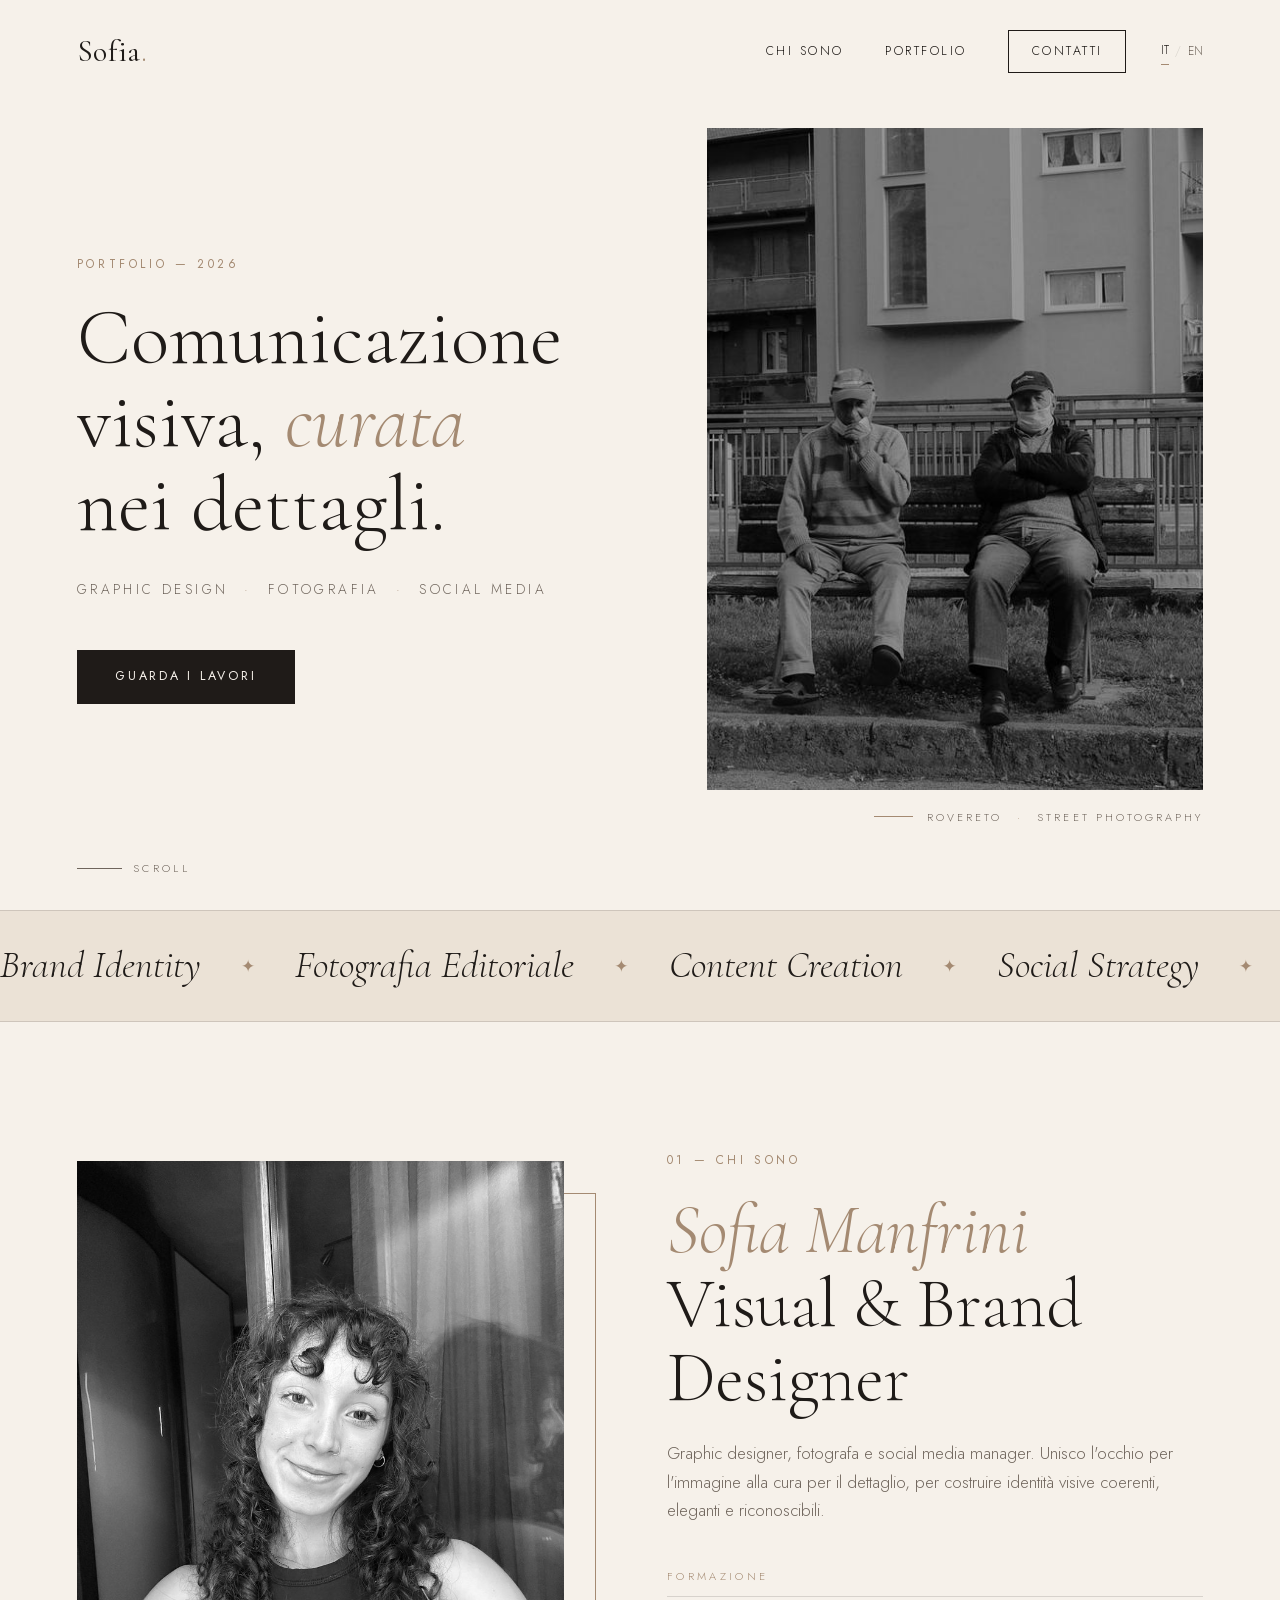
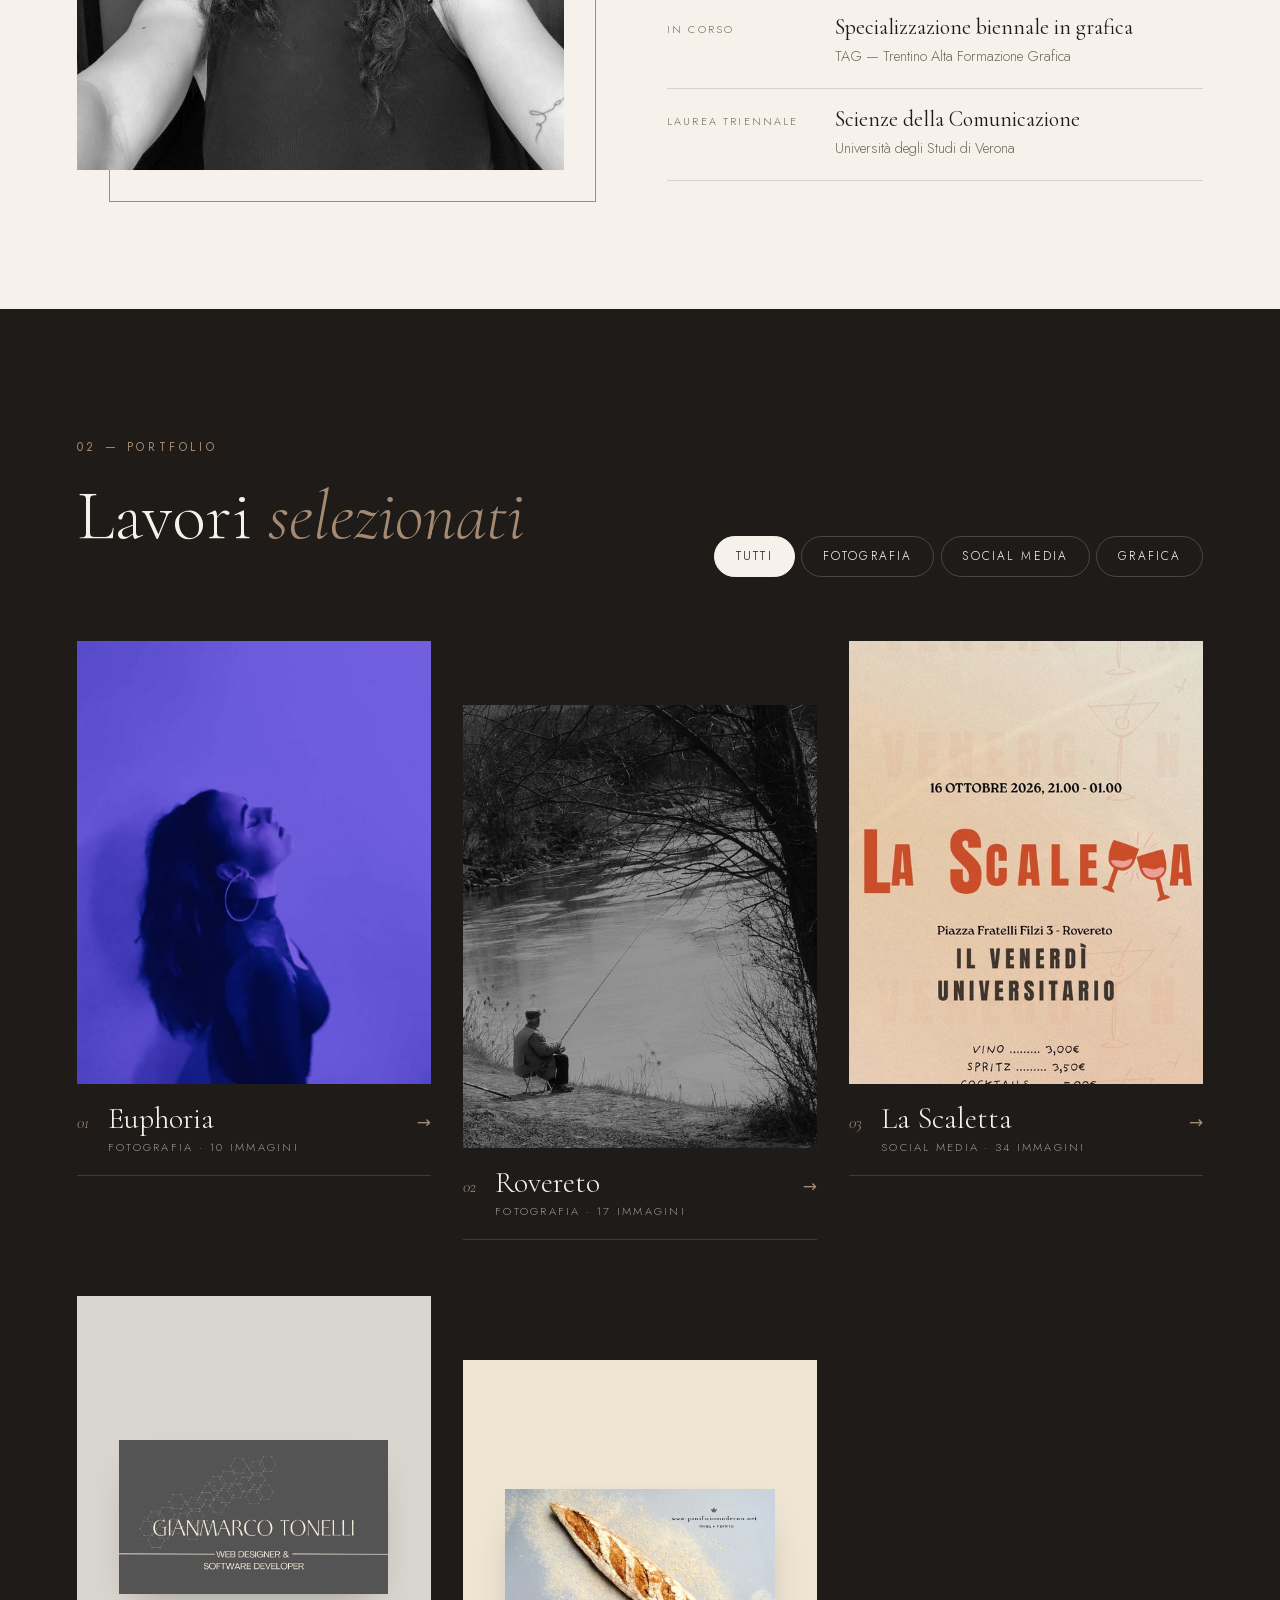
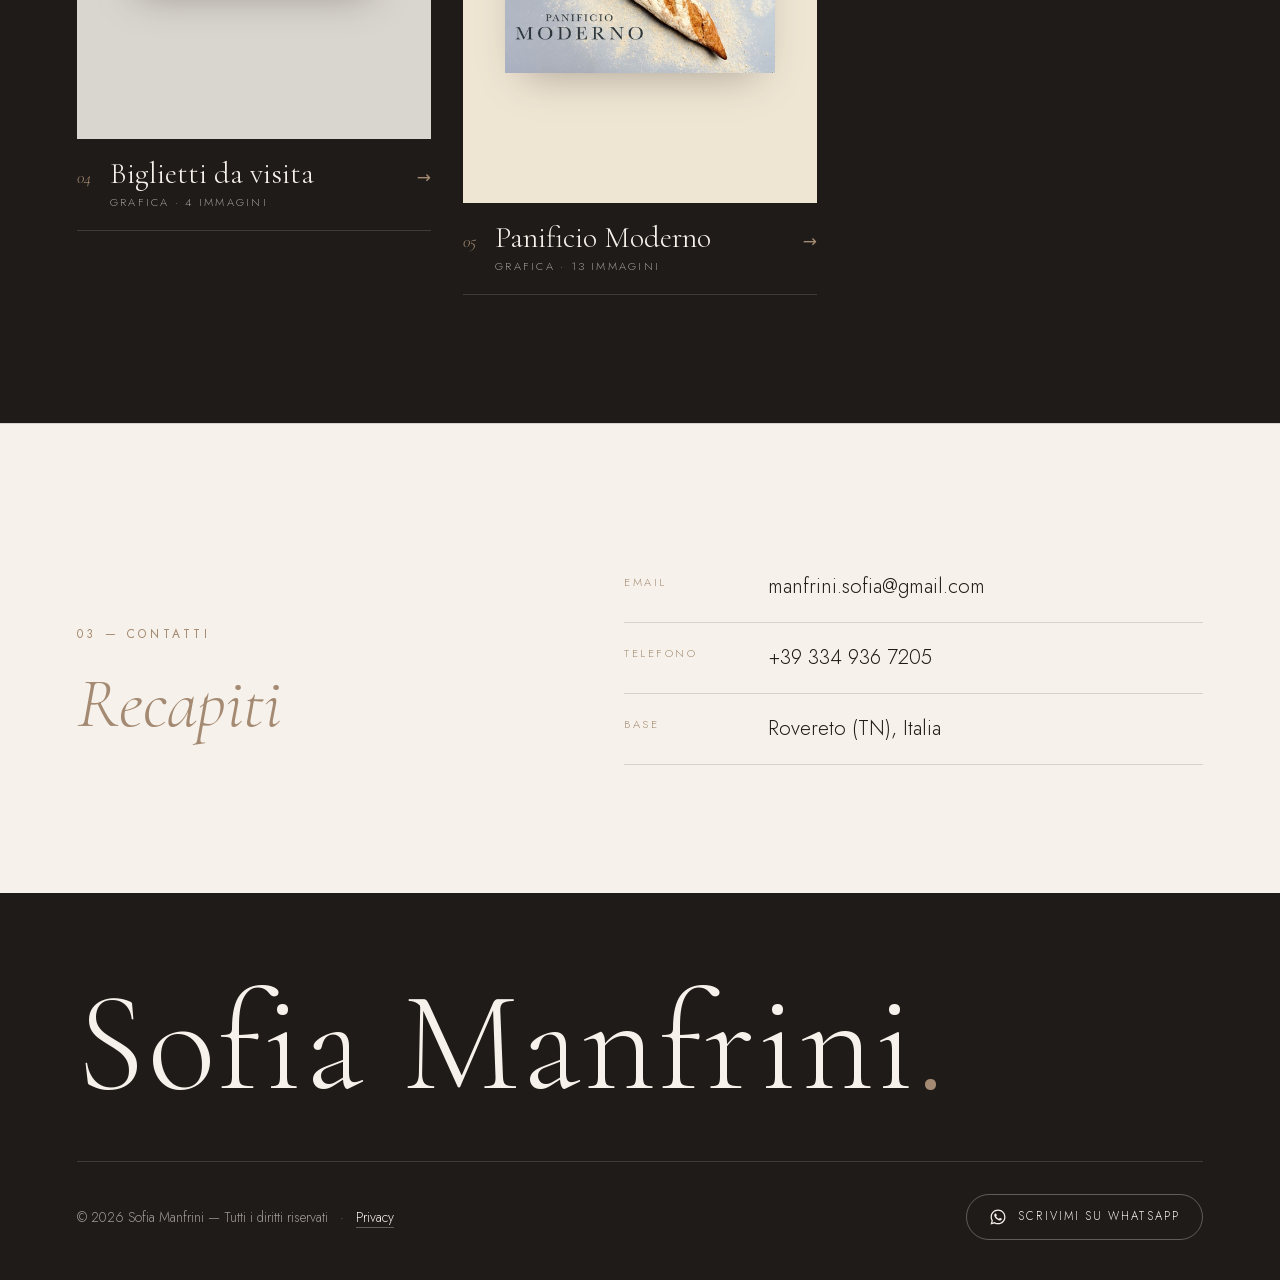
==== commit 86d2e20a: "final" ====
--- a/index.html
+++ b/index.html
@@ -105,7 +105,7 @@
     <ul class="contact-info reveal">
       <li><span>Email</span><a href="mailto:manfrini.sofia@gmail.com">manfrini.sofia@gmail.com</a></li>
       <li><span data-i18n="contact.phone">Telefono</span><a href="tel:+393349367205">+39 334 936 7205</a></li>
-      <li><span data-i18n="contact.base">Base</span><span class="plain" data-i18n="contact.country">Italia</span></li>
+      <li><span data-i18n="contact.base">Base</span><span class="plain" data-i18n="contact.country">Rovereto (TN), Italia</span></li>
     </ul>
   </section>
 
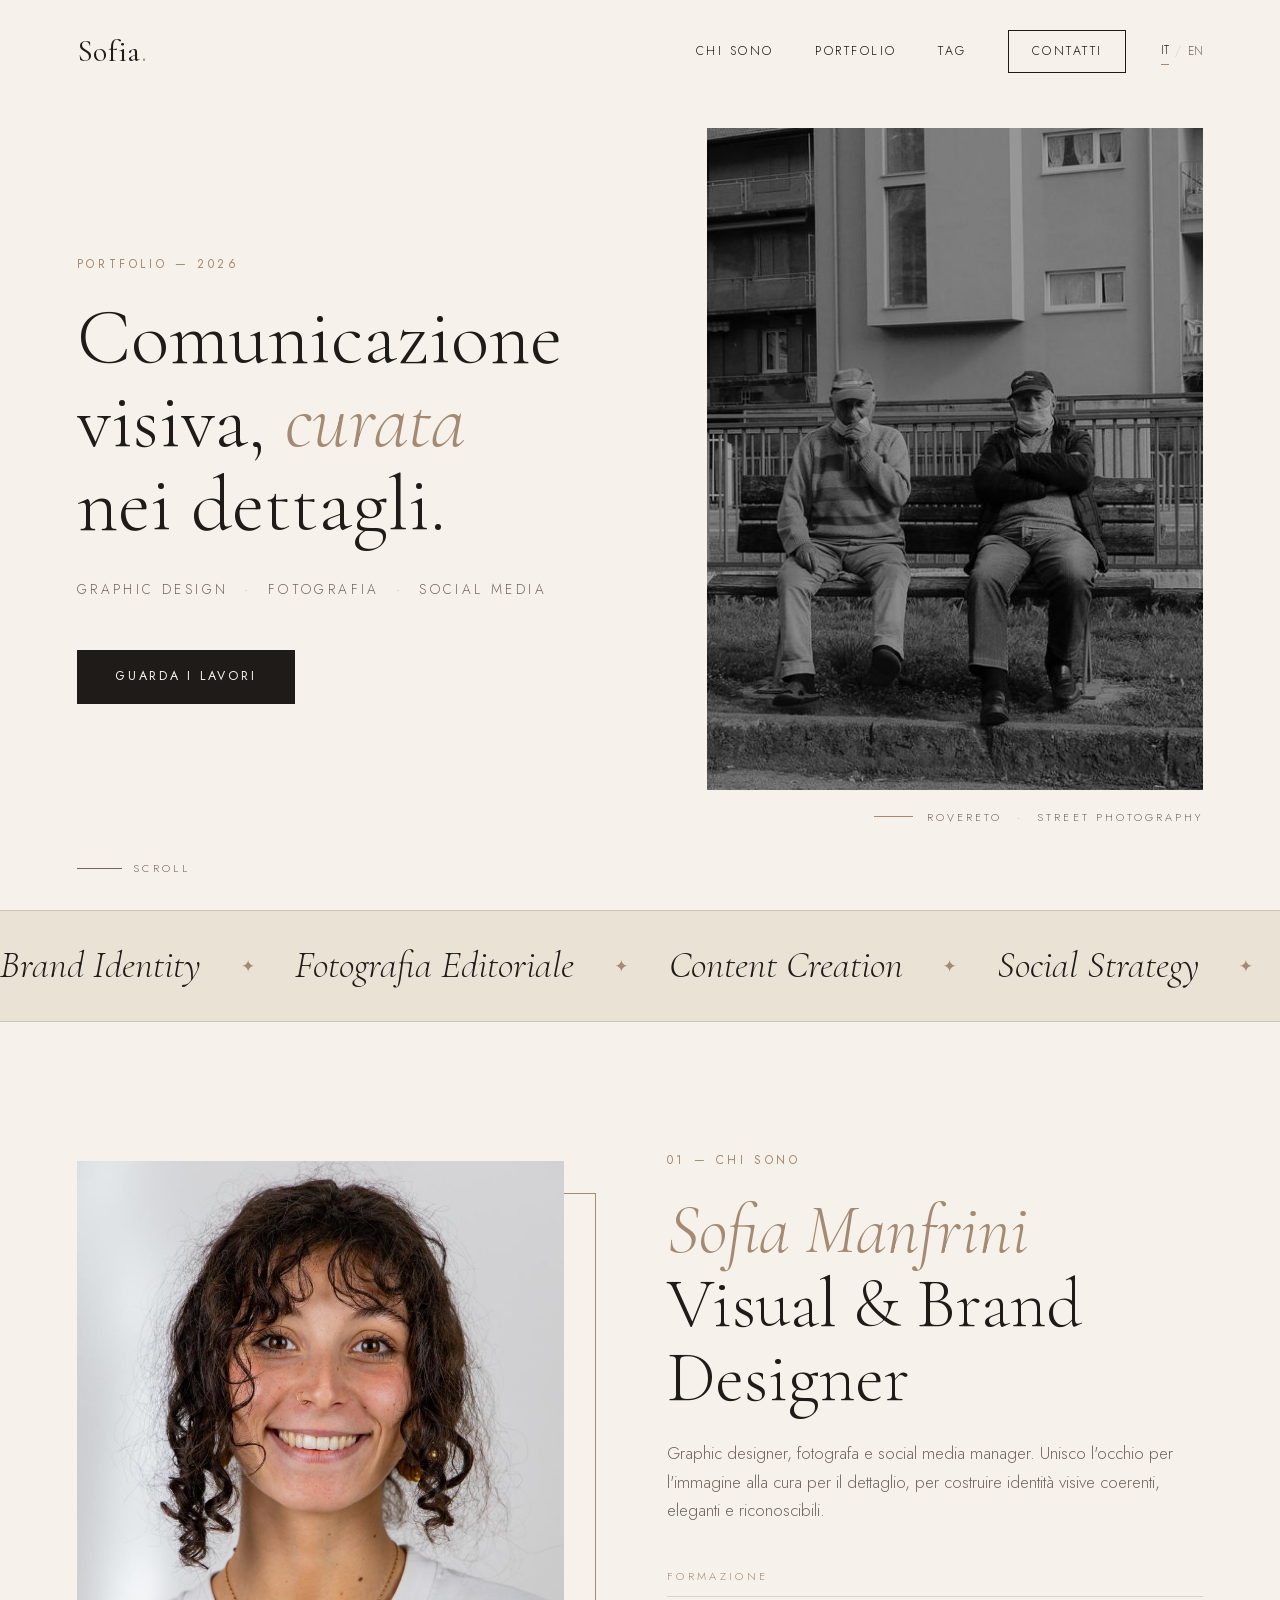
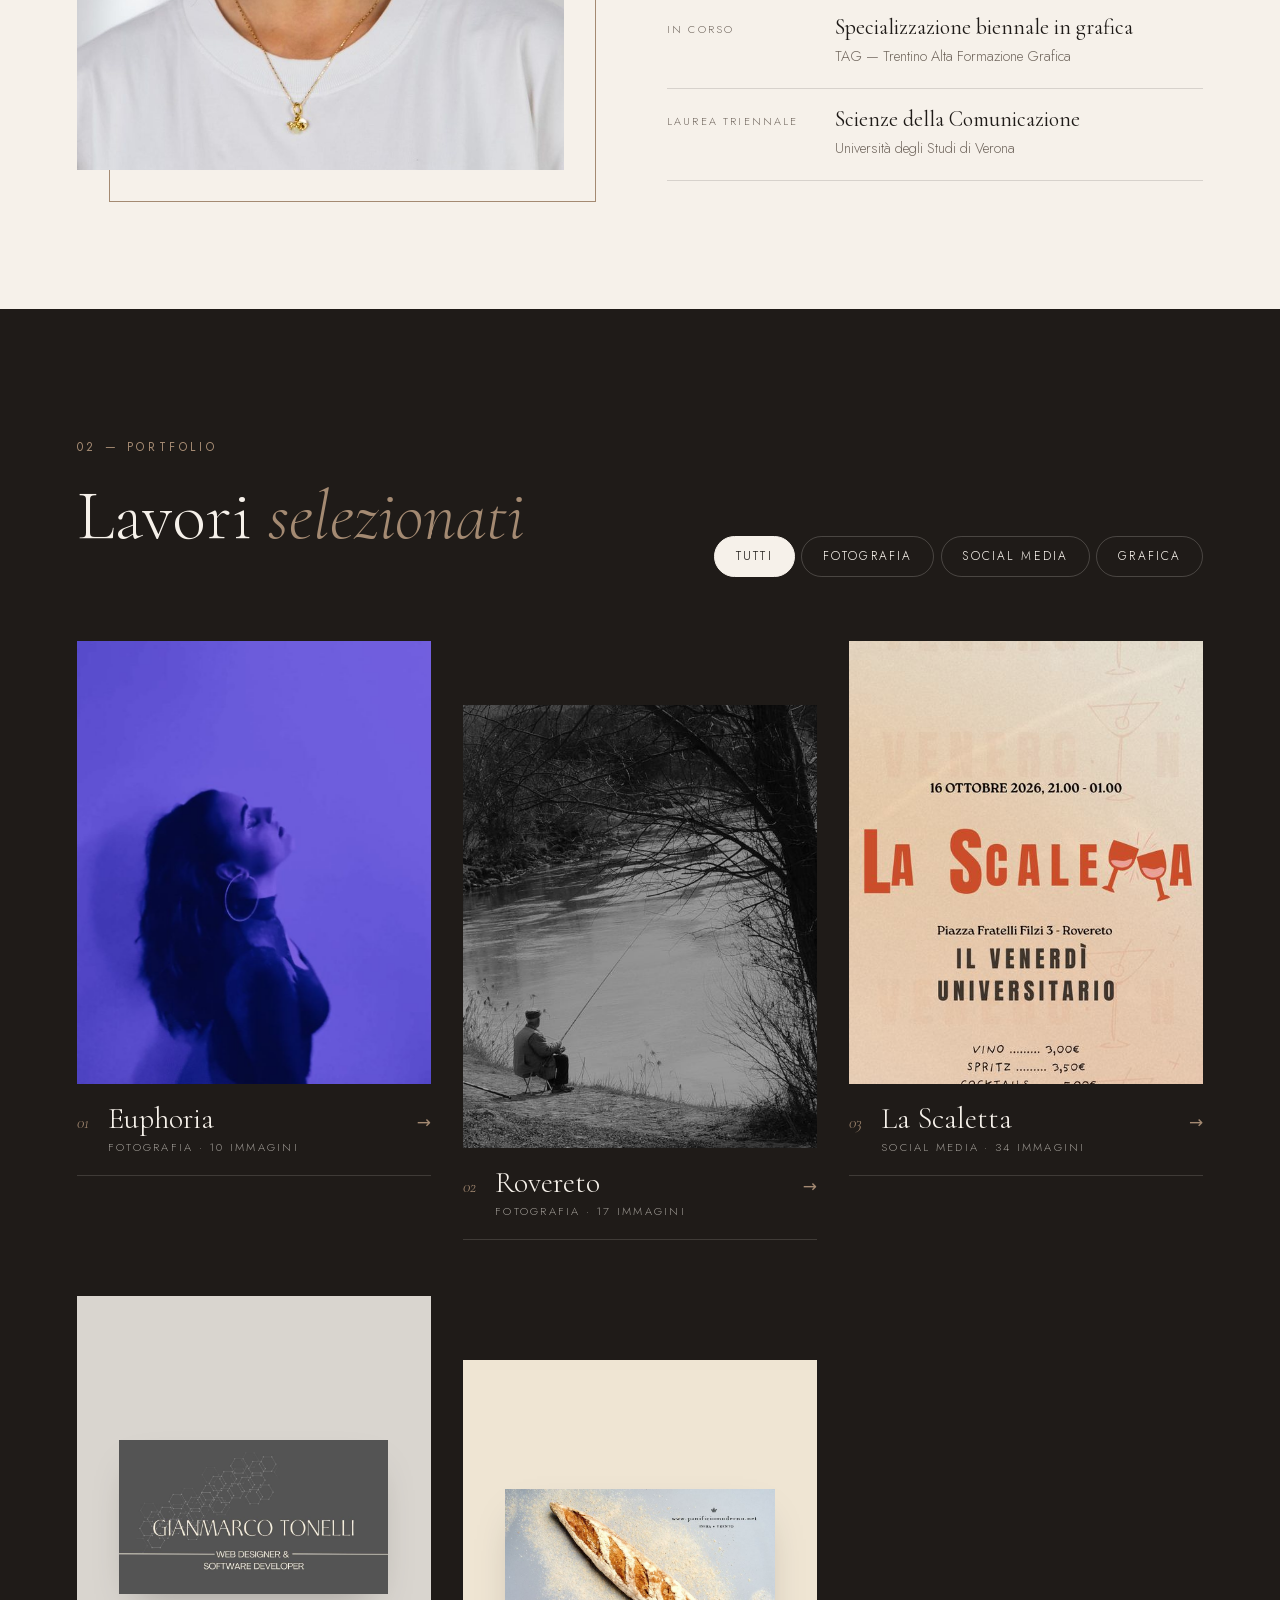
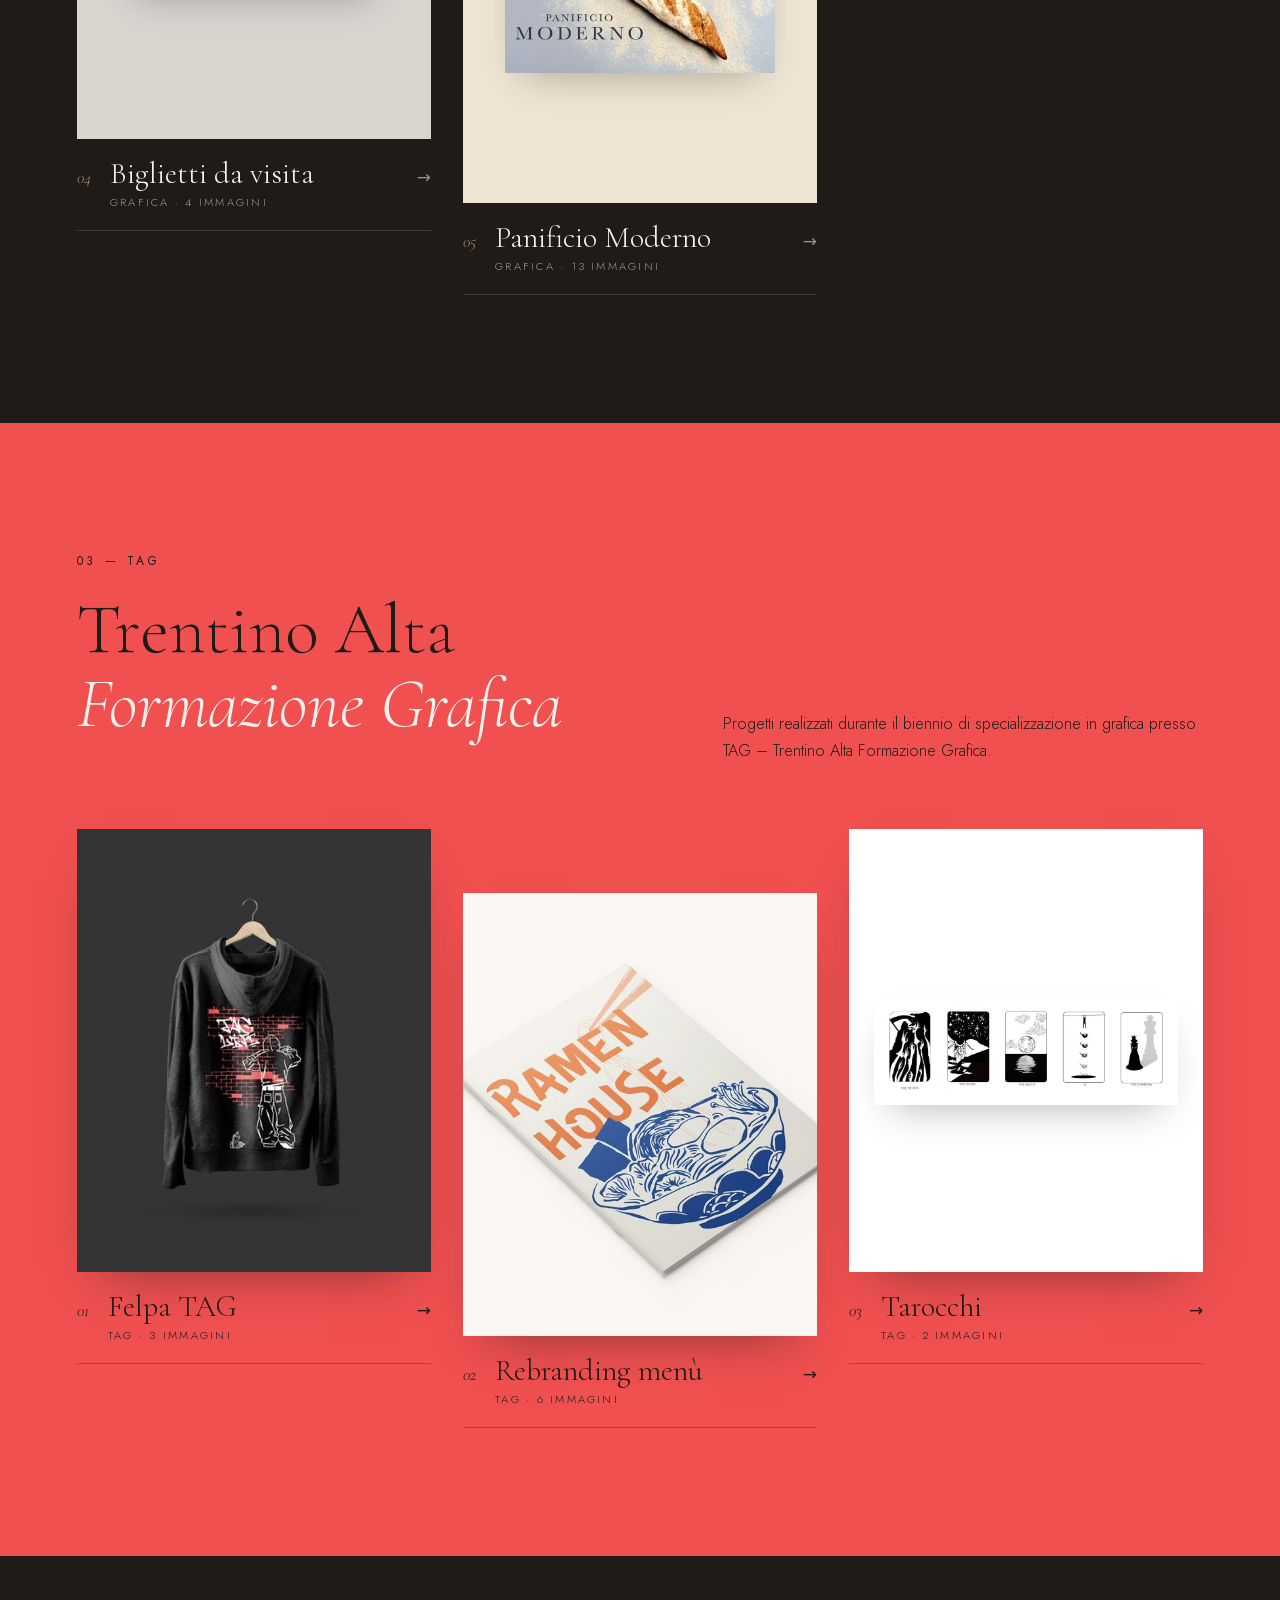
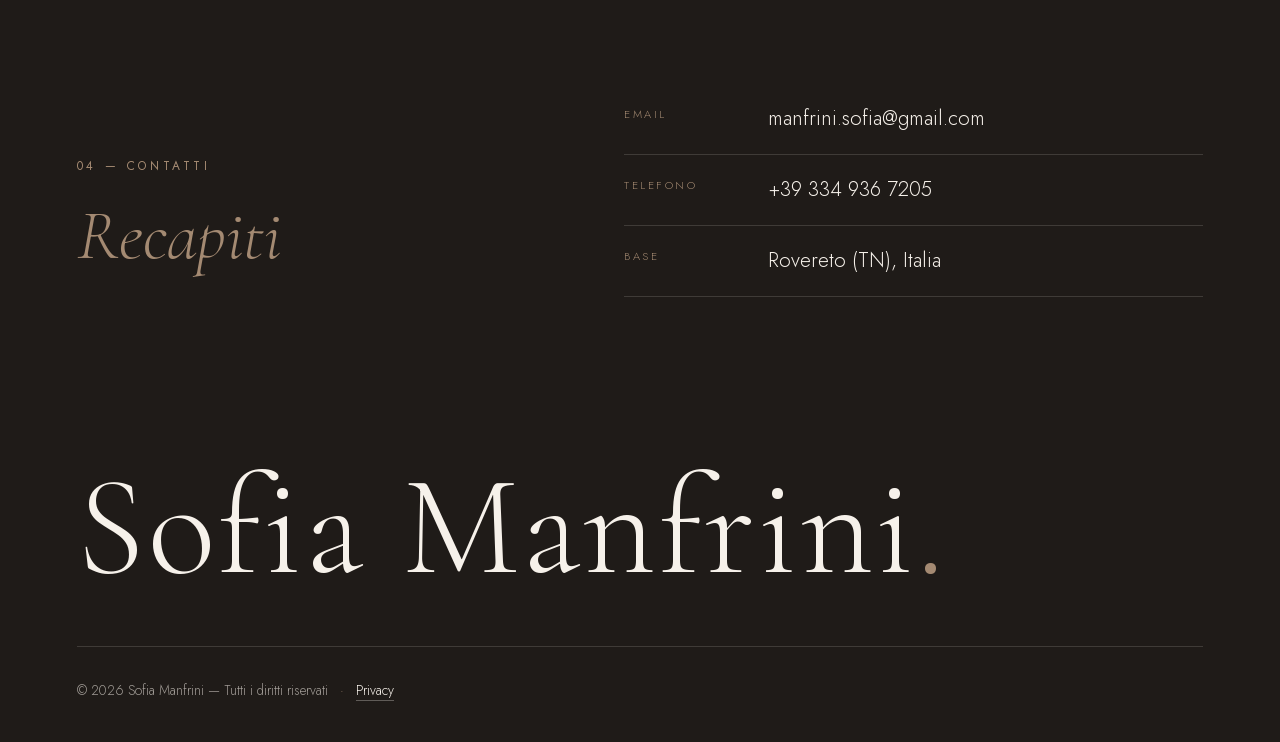
==== commit 7f19be50: "Sezione TAG, PDF del menù scaricabile, recapiti su fondo scuro, tarocchi su bianco, rimosso WhatsApp" ====
--- a/index.html
+++ b/index.html
@@ -7,8 +7,8 @@
   <meta name="description" content="Portfolio di Sofia Manfrini: graphic design, fotografia e social media management. Immagini e identità visive curate nei dettagli.">
   <link rel="preload" href="assets/fonts/cormorant-garamond-normal-latin.woff2" as="font" type="font/woff2" crossorigin>
   <link rel="preload" href="assets/fonts/jost-normal-latin.woff2" as="font" type="font/woff2" crossorigin>
-  <link rel="stylesheet" href="assets/fonts.css">
-  <link rel="stylesheet" href="styles.css">
+  <link rel="stylesheet" href="assets/fonts.css?v=b0bdcb07">
+  <link rel="stylesheet" href="styles.css?v=56c73c42">
 </head>
 <body>
 
@@ -18,6 +18,7 @@
     <nav class="nav-links" id="navLinks">
       <a href="#chi-sono" data-i18n="nav.about">Chi sono</a>
       <a href="#portfolio">Portfolio</a>
+      <a href="#tag">TAG</a>
       <a href="#contatti" class="nav-cta" data-i18n="nav.contact">Contatti</a>
     </nav>
     <div class="lang-switch" id="langSwitch">
@@ -54,7 +55,7 @@
   <!-- ABOUT -->
   <section class="about section" id="chi-sono">
     <div class="about-img reveal">
-      <img src="assets/sofia-ritratto.jpg" srcset="assets/sofia-ritratto-800.jpg 800w, assets/sofia-ritratto.jpg 1400w" sizes="(max-width: 980px) 90vw, 42vw" alt="Sofia Manfrini" loading="lazy" decoding="async">
+      <img src="assets/sofia-ritratto.jpg" srcset="assets/sofia-ritratto-800.jpg 800w, assets/sofia-ritratto.jpg 1066w" sizes="(max-width: 980px) 90vw, 42vw" alt="Sofia Manfrini" loading="lazy" decoding="async">
     </div>
     <div class="about-text">
       <p class="eyebrow reveal" data-i18n="about.eyebrow">01 — Chi sono</p>
@@ -96,10 +97,22 @@
     <div class="projects" id="projects"></div>
   </section>
 
+  <!-- TAG — lavori del biennio di specializzazione (fondo rosso) -->
+  <section class="tag section" id="tag">
+    <div class="section-head split">
+      <div>
+        <p class="eyebrow reveal">03 — TAG</p>
+        <h2 class="reveal">Trentino Alta<br><em>Formazione Grafica</em></h2>
+      </div>
+      <p class="tag-intro reveal" data-i18n="tag.intro">Progetti realizzati durante il biennio di specializzazione in grafica presso TAG – Trentino Alta Formazione Grafica.</p>
+    </div>
+    <div class="projects" id="tagProjects"></div>
+  </section>
+
   <!-- CONTACT -->
   <section class="contact section" id="contatti">
     <div class="contact-text">
-      <p class="eyebrow reveal" data-i18n="contact.eyebrow">03 — Contatti</p>
+      <p class="eyebrow reveal" data-i18n="contact.eyebrow">04 — Contatti</p>
       <h2 class="reveal" data-i18n="contact.title"><em>Recapiti</em></h2>
     </div>
     <ul class="contact-info reveal">
@@ -113,10 +126,6 @@
     <a href="#top" class="logo big">Sofia Manfrini<span>.</span></a>
     <div class="footer-row">
       <p class="footer-copy"><span data-i18n="footer.rights">© 2026 Sofia Manfrini — Tutti i diritti riservati</span> <i>·</i> <a href="privacy.html" class="footer-link">Privacy</a></p>
-      <a class="whatsapp" href="https://wa.me/393349367205" target="_blank" rel="noopener">
-        <svg viewBox="0 0 24 24" aria-hidden="true"><path fill="currentColor" d="M12.04 2C6.58 2 2.13 6.45 2.13 11.91c0 1.75.46 3.45 1.32 4.95L2.05 22l5.25-1.38a9.9 9.9 0 0 0 4.74 1.21c5.46 0 9.91-4.45 9.91-9.91C21.95 6.45 17.5 2 12.04 2Zm0 18.15a8.2 8.2 0 0 1-4.2-1.15l-.3-.18-3.12.82.83-3.04-.2-.31a8.2 8.2 0 0 1-1.26-4.38c0-4.54 3.7-8.24 8.25-8.24 4.54 0 8.24 3.7 8.24 8.24 0 4.55-3.7 8.24-8.24 8.24Zm4.52-6.17c-.25-.12-1.47-.72-1.69-.81-.23-.08-.39-.12-.56.13-.16.25-.64.81-.79.97-.14.17-.29.19-.54.06-.25-.12-1.05-.39-1.99-1.23-.74-.66-1.23-1.47-1.38-1.72-.14-.25-.02-.38.11-.51.11-.11.25-.29.37-.43.13-.15.17-.25.25-.42.08-.16.04-.31-.02-.43-.06-.12-.56-1.34-.76-1.84-.2-.48-.41-.42-.56-.43h-.48c-.17 0-.43.06-.66.31-.22.25-.86.85-.86 2.07 0 1.22.89 2.4 1.01 2.56.12.17 1.75 2.67 4.23 3.74.59.26 1.05.41 1.41.52.59.19 1.13.16 1.56.1.48-.07 1.47-.6 1.67-1.18.21-.58.21-1.07.14-1.18-.06-.1-.22-.16-.47-.29Z"/></svg>
-        <span data-i18n="footer.whatsapp">Scrivimi su WhatsApp</span>
-      </a>
     </div>
   </footer>
 
@@ -145,8 +154,8 @@
     <p class="lb-counter" id="lbCounter"></p>
   </div>
 
-  <script src="lavori.js"></script>
-  <script src="i18n.js"></script>
-  <script src="script.js"></script>
+  <script src="lavori.js?v=e2ee855f"></script>
+  <script src="i18n.js?v=12af5ae2"></script>
+  <script src="script.js?v=f32a4757"></script>
 </body>
 </html>
--- a/styles.css
+++ b/styles.css
@@ -12,6 +12,7 @@
 
 * { margin: 0; padding: 0; box-sizing: border-box; }
 html { scroll-behavior: smooth; }
+section[id] { scroll-margin-top: 4.5rem; }
 body {
   background: var(--cream);
   color: var(--ink);
@@ -153,8 +154,19 @@
 .filters button:hover { border-color: var(--ink); }
 .filters button.active { background: var(--ink); color: var(--cream); border-color: var(--ink); }
 
+/* TAG — sezione rossa. Contrasto su #f05050: inchiostro 4.86:1 (AA anche per testo piccolo),
+   crema 3.13:1 (solo testo grande, quindi usato per la parte in corsivo del titolo) */
+.tag { --tag-red: #f05050; background: var(--tag-red); color: var(--ink); }
+.tag .eyebrow { color: var(--ink); }
+.tag h2 em { color: var(--cream); }
+.tag-intro { max-width: 30rem; font-size: 1.02rem; color: var(--ink); }
+.tag .project-meta { border-bottom-color: rgba(31, 27, 24, .3); }
+.tag .project-num, .tag .project-arrow, .tag .project-meta p { color: var(--ink); }
+.tag .project-img { box-shadow: 0 24px 50px -28px rgba(31, 27, 24, .55); }
+
 /* CONTACT */
-.contact { display: grid; grid-template-columns: 1fr 1.3fr; gap: clamp(2rem, 8vw, 8rem); align-items: end; border-top: 1px solid var(--line); }
+.contact { display: grid; grid-template-columns: 1fr 1.3fr; gap: clamp(2rem, 8vw, 8rem); align-items: end; background: var(--ink); color: var(--cream); }
+.contact .contact-info li { border-bottom-color: rgba(246, 241, 234, .15); }
 .contact-info { list-style: none; font-size: clamp(1.05rem, 1.6vw, 1.3rem); }
 .contact-info li { padding: 1.1rem 0; border-bottom: 1px solid var(--line); display: flex; gap: 2rem; }
 .contact-info span { width: 7rem; font-size: .7rem; letter-spacing: .22em; text-transform: uppercase; color: var(--taupe); padding-top: .25rem; flex-shrink: 0; }
@@ -162,19 +174,9 @@
 .contact-info .plain { width: auto; font-size: inherit; letter-spacing: 0; text-transform: none; color: inherit; padding: 0; }
 
 /* FOOTER */
-.footer { background: var(--ink); color: var(--cream); padding: 5rem clamp(1.25rem, 6vw, 6rem) 2.5rem; }
+.footer { background: var(--ink); color: var(--cream); padding: 2rem clamp(1.25rem, 6vw, 6rem) 2.5rem; }
 .logo.big { font-size: clamp(3.2rem, 11vw, 10rem); display: block; line-height: 1; margin-bottom: 3rem; font-weight: 300; }
-.footer-row { display: flex; justify-content: space-between; gap: 1.5rem; flex-wrap: wrap; padding-top: 2rem; border-top: 1px solid rgba(246, 241, 234, .15); font-size: .85rem; color: rgba(246, 241, 234, .6); }
-
-.whatsapp {
-  display: inline-flex; align-items: center; gap: .7rem; padding: .75rem 1.4rem;
-  border: 1px solid rgba(246, 241, 234, .3); border-radius: 99px; color: var(--cream);
-  font-size: .72rem; letter-spacing: .18em; text-transform: uppercase;
-  transition: background .3s, color .3s, border-color .3s;
-}
-.whatsapp svg { width: 18px; height: 18px; flex-shrink: 0; }
-.whatsapp:hover { background: var(--cream); color: var(--ink); border-color: var(--cream); }
-.footer-row { align-items: center; }
+.footer-row { display: flex; justify-content: space-between; align-items: center; gap: 1.5rem; flex-wrap: wrap; padding-top: 2rem; border-top: 1px solid rgba(246, 241, 234, .15); font-size: .85rem; color: rgba(246, 241, 234, .6); }
 
 .footer-copy i { font-style: normal; margin: 0 .5rem; color: var(--taupe); }
 .footer-link { color: var(--cream); border-bottom: 1px solid rgba(246, 241, 234, .3); transition: border-color .3s; }
@@ -206,6 +208,7 @@
 .project-img img { transition: transform 1.4s var(--ease), filter .6s; filter: saturate(.9); }
 .project-img.contain { padding: 12%; display: grid; place-items: center; }
 .project-img.contain img { height: auto; max-height: 100%; object-fit: contain; box-shadow: 0 18px 40px -18px rgba(31, 27, 24, .35); }
+.project-img.contain.wide { padding: 7%; }               /* strisce orizzontali: più spazio all'immagine */
 .project-meta { display: grid; grid-template-columns: auto 1fr auto; gap: 1.2rem; align-items: baseline; padding-top: 1.2rem; border-bottom: 1px solid var(--line); padding-bottom: 1.1rem; }
 .project-num { font-family: var(--serif); font-style: italic; color: var(--taupe); }
 .project h3 { font-size: 1.9rem; margin-bottom: .2rem; }
@@ -246,7 +249,20 @@
 .pv-desc { color: var(--pv-muted); max-width: 40rem; }
 .pv-links { display: flex; flex-wrap: wrap; gap: 1rem 2.4rem; margin-top: 1.8rem; }
 .pv-links:empty { display: none; }
+.pv-links { align-items: center; }
 .pv-links a::after { background: var(--pv-accent); }
+/* Pulsante di download (es. menù in PDF) — colori dal tema del lavoro */
+.pv-download {
+  display: inline-flex; align-items: center; gap: .8rem; padding: .95rem 1.6rem;
+  border: 1px solid var(--pv-fg); color: var(--pv-fg);
+  font-size: .75rem; letter-spacing: .2em; text-transform: uppercase; font-weight: 400;
+  transition: background .4s var(--ease), color .4s var(--ease);
+}
+.pv-download svg { width: 18px; height: 18px; flex-shrink: 0; color: var(--pv-accent); transition: color .4s var(--ease); }
+.pv-download i { font-style: normal; color: var(--pv-accent); margin: 0 .2rem; }
+.pv-size { white-space: nowrap; }
+.pv-download:hover { background: var(--pv-fg); color: var(--pv-bg); }
+.pv-download:hover svg, .pv-download:hover i { color: var(--pv-bg); }
 .pv-gallery { display: flex; gap: 1.2rem; align-items: flex-start; padding: 0 clamp(1.25rem, 6vw, 6rem); }
 .pv-col { flex: 1; min-width: 0; display: flex; flex-direction: column; gap: 1.2rem; }
 .pv-gallery figure { overflow: hidden; cursor: zoom-in; background: color-mix(in srgb, var(--pv-fg) 8%, var(--pv-bg)); }
@@ -316,6 +332,7 @@
   .pv-gallery, .pv-col { gap: .6rem; }
   .pv-head { padding-bottom: 2rem; }
   .pv-next { padding: 3.5rem 1.25rem 4rem; }
+  .pv-download { padding: .9rem 1.2rem; letter-spacing: .14em; }
   .hero-roles { letter-spacing: .18em; font-size: .78rem; }
   .footer-row { flex-direction: column-reverse; align-items: flex-start; }
   .legal-back { display: none; }
